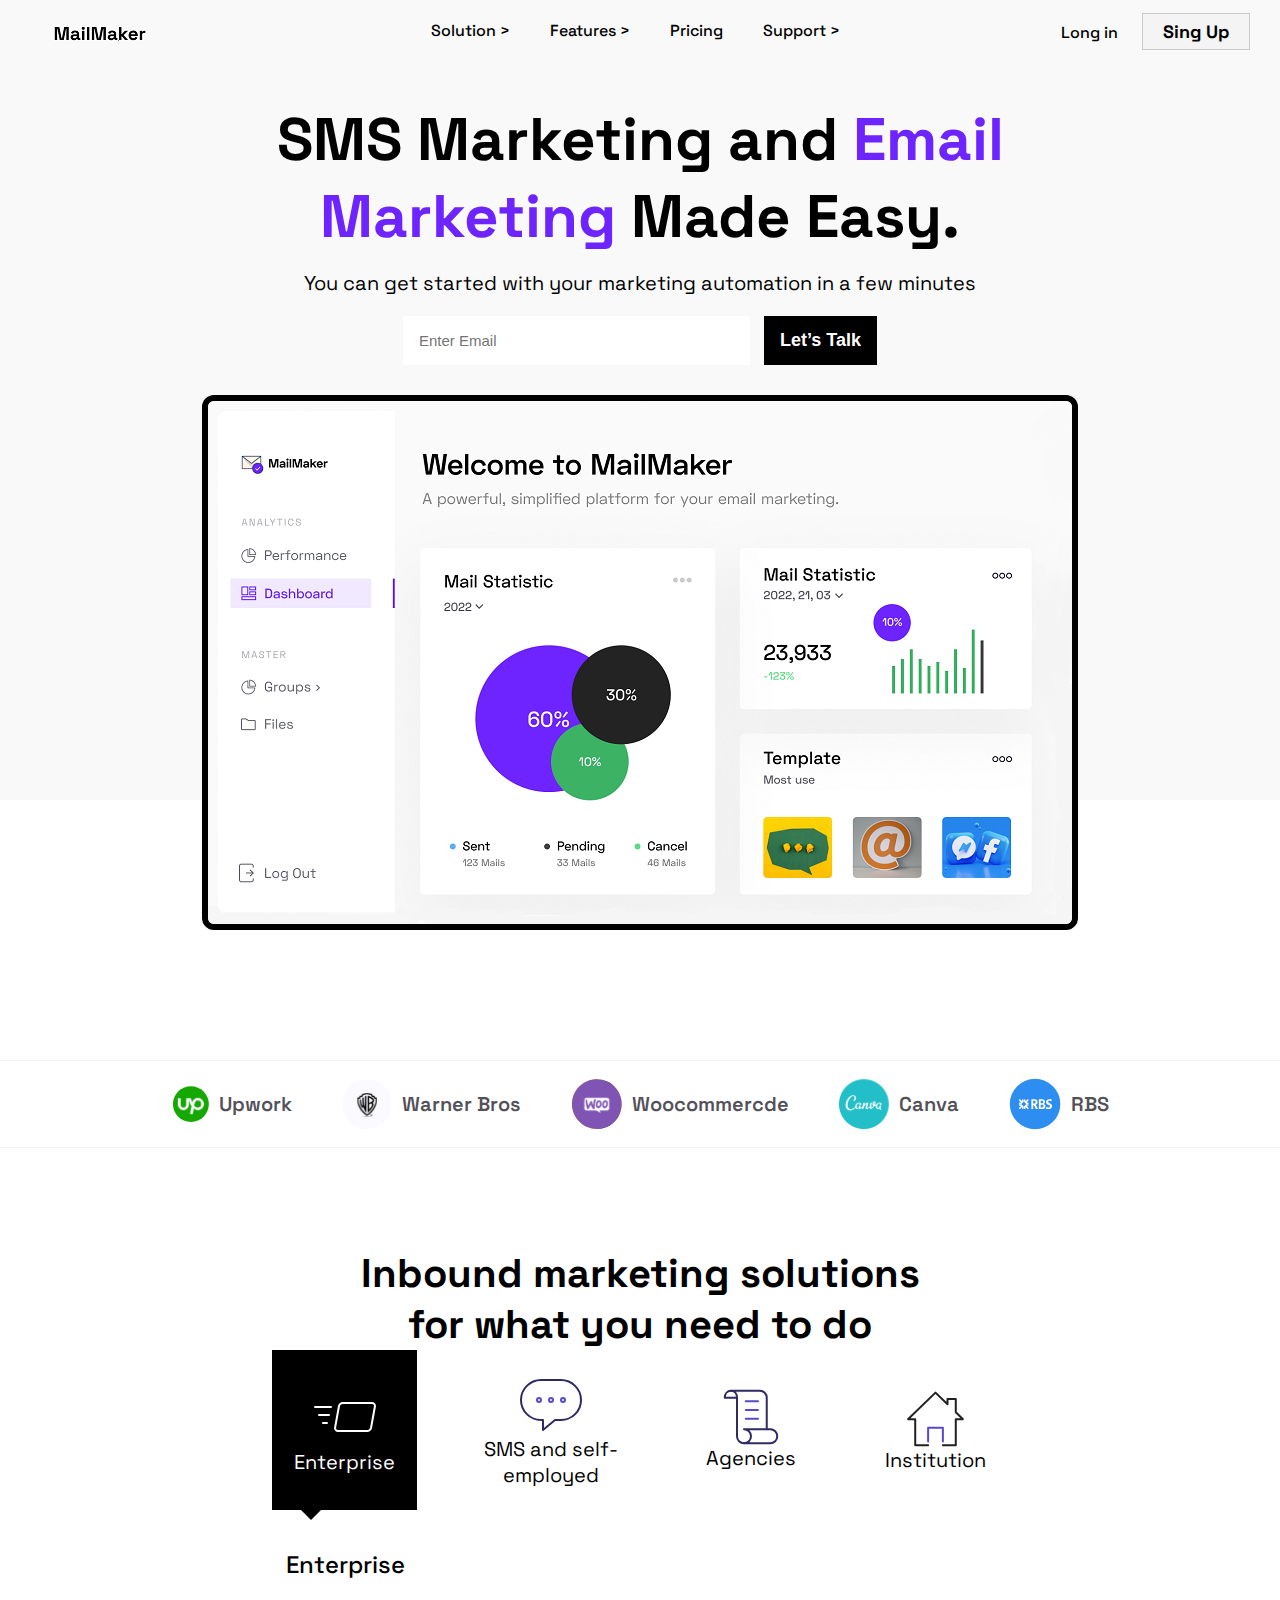
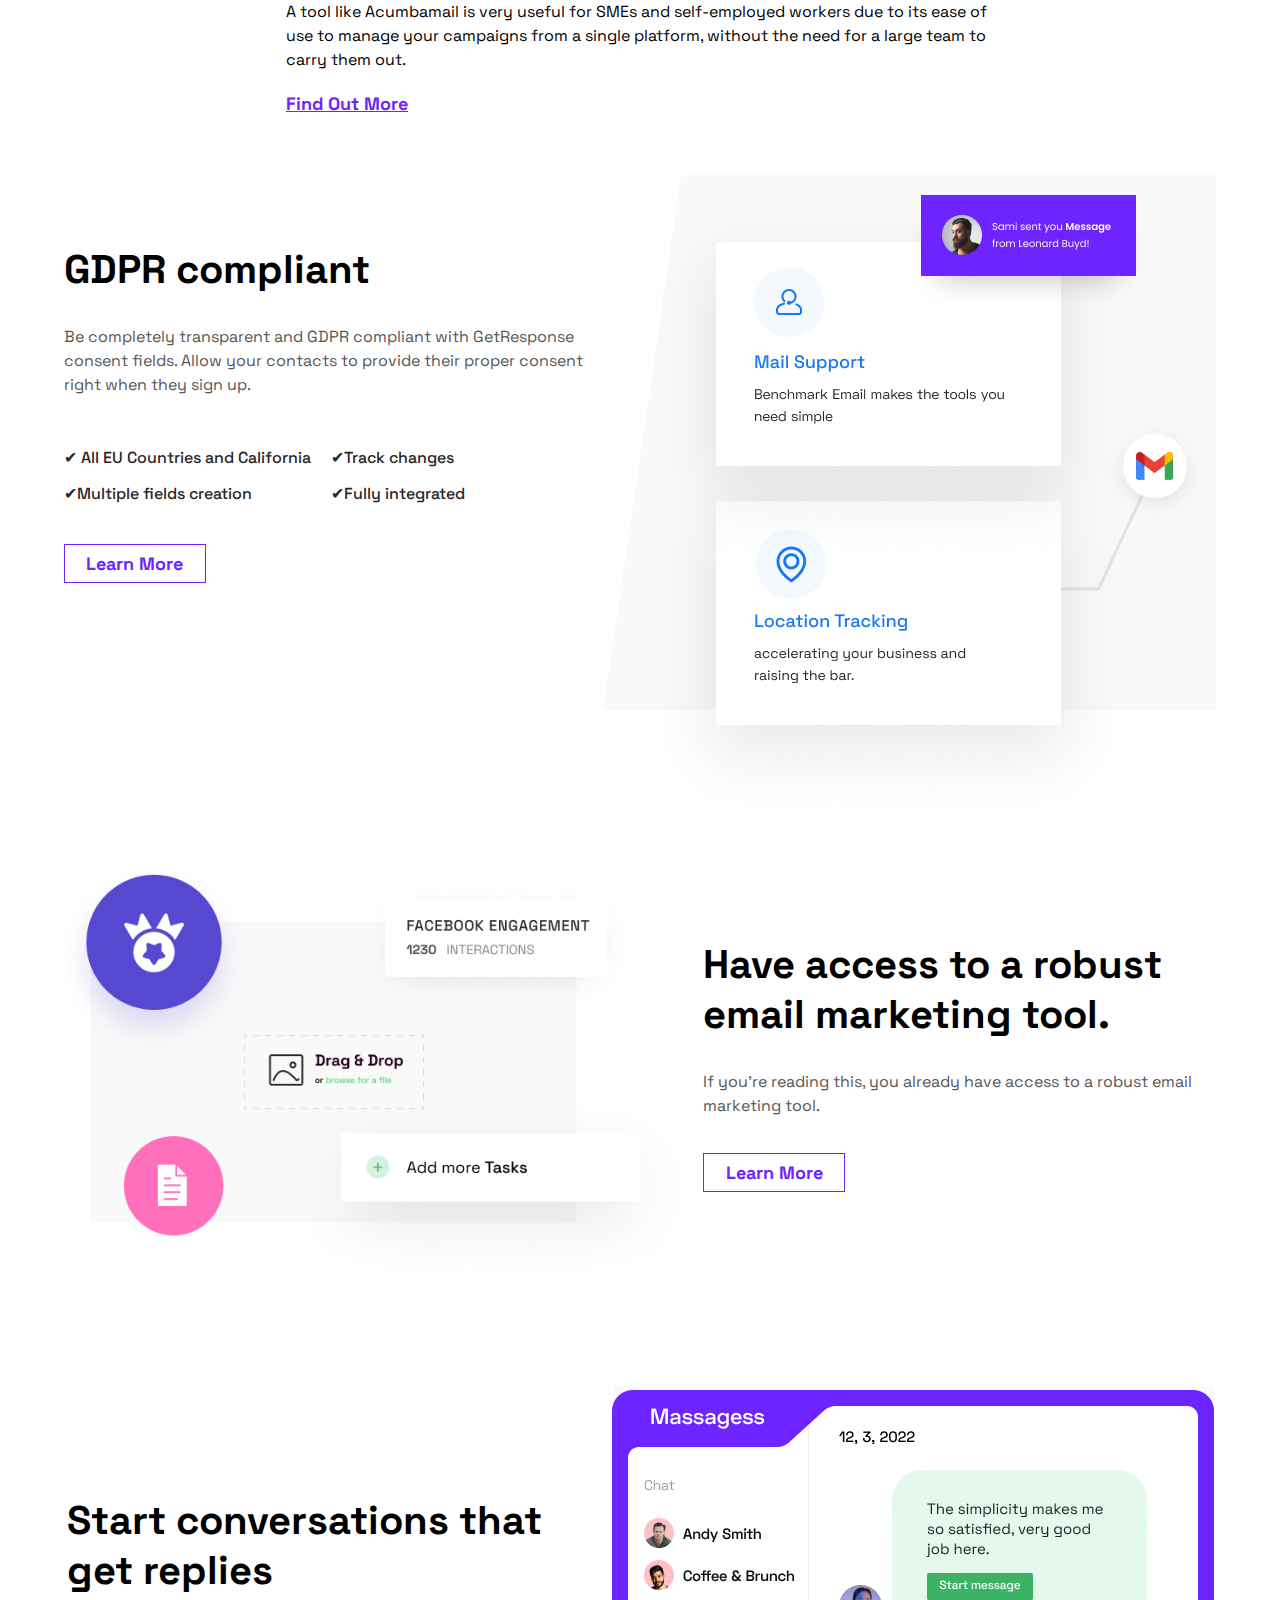
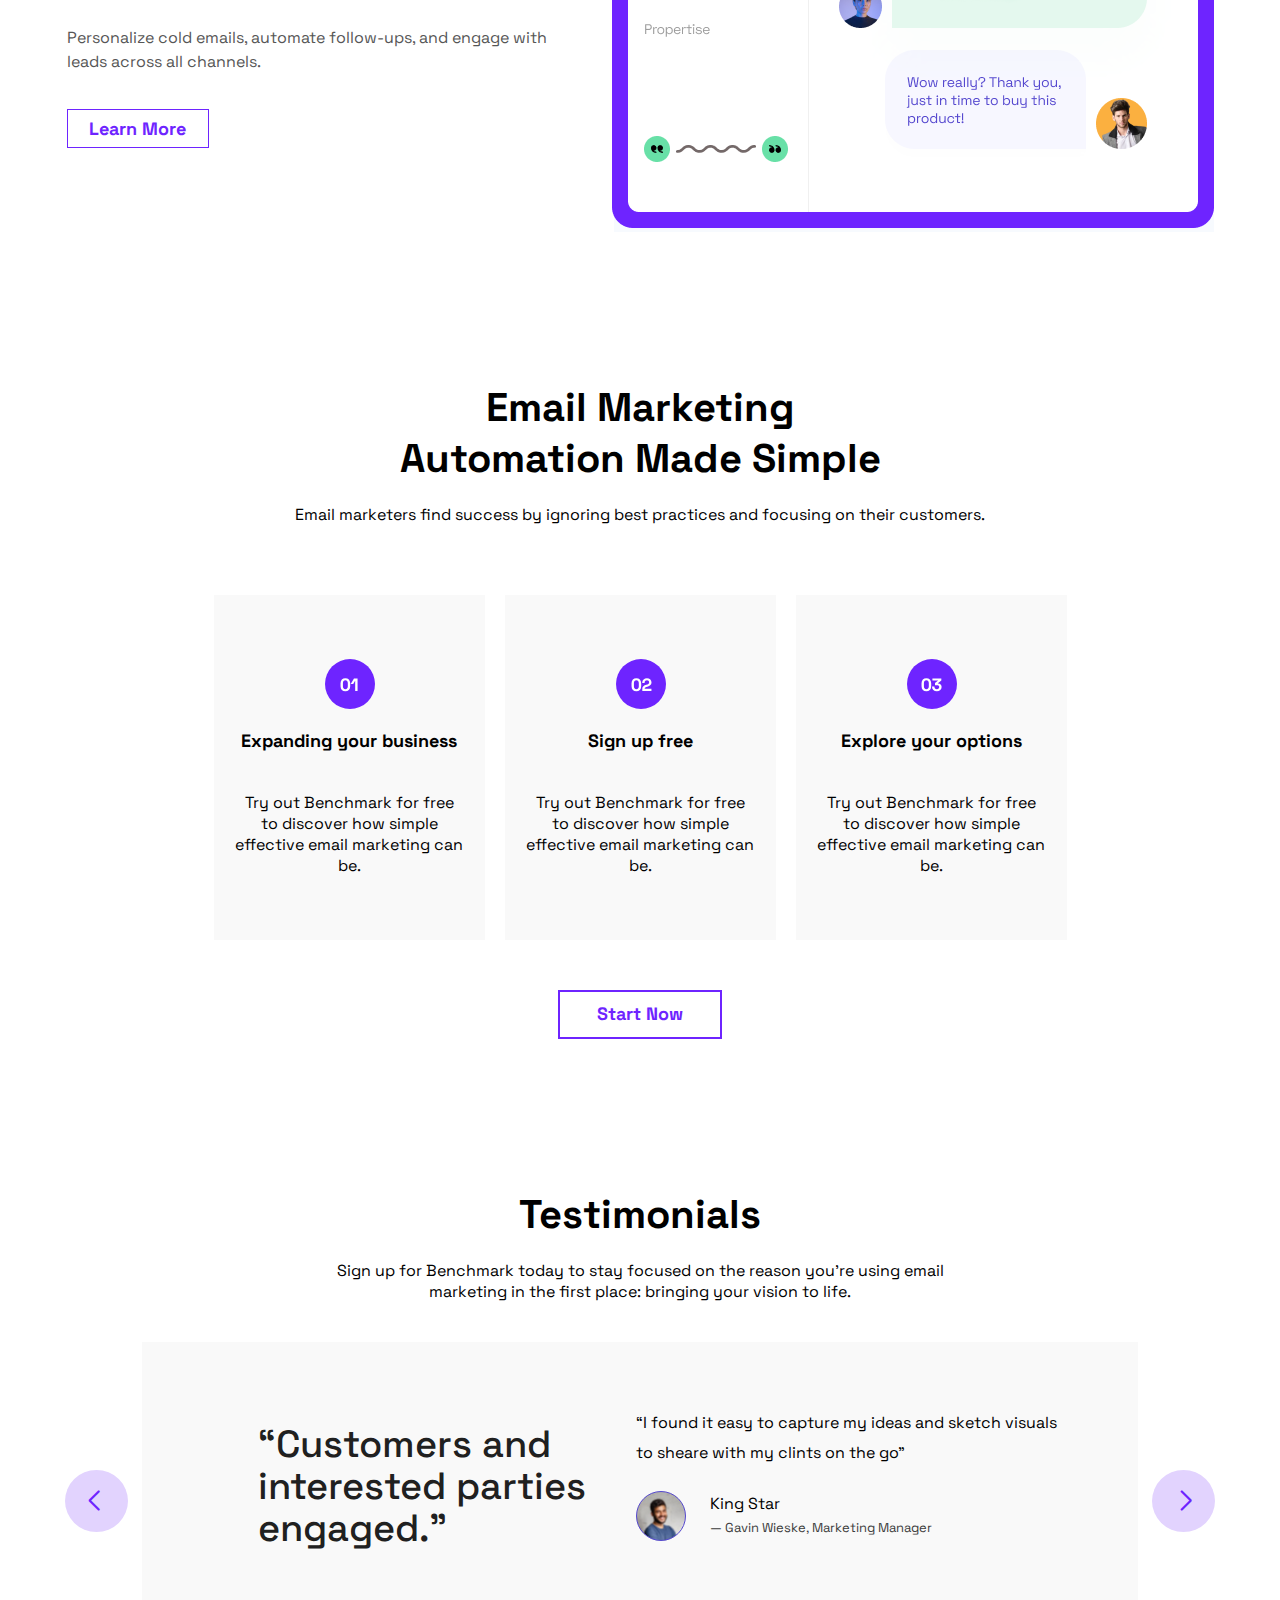
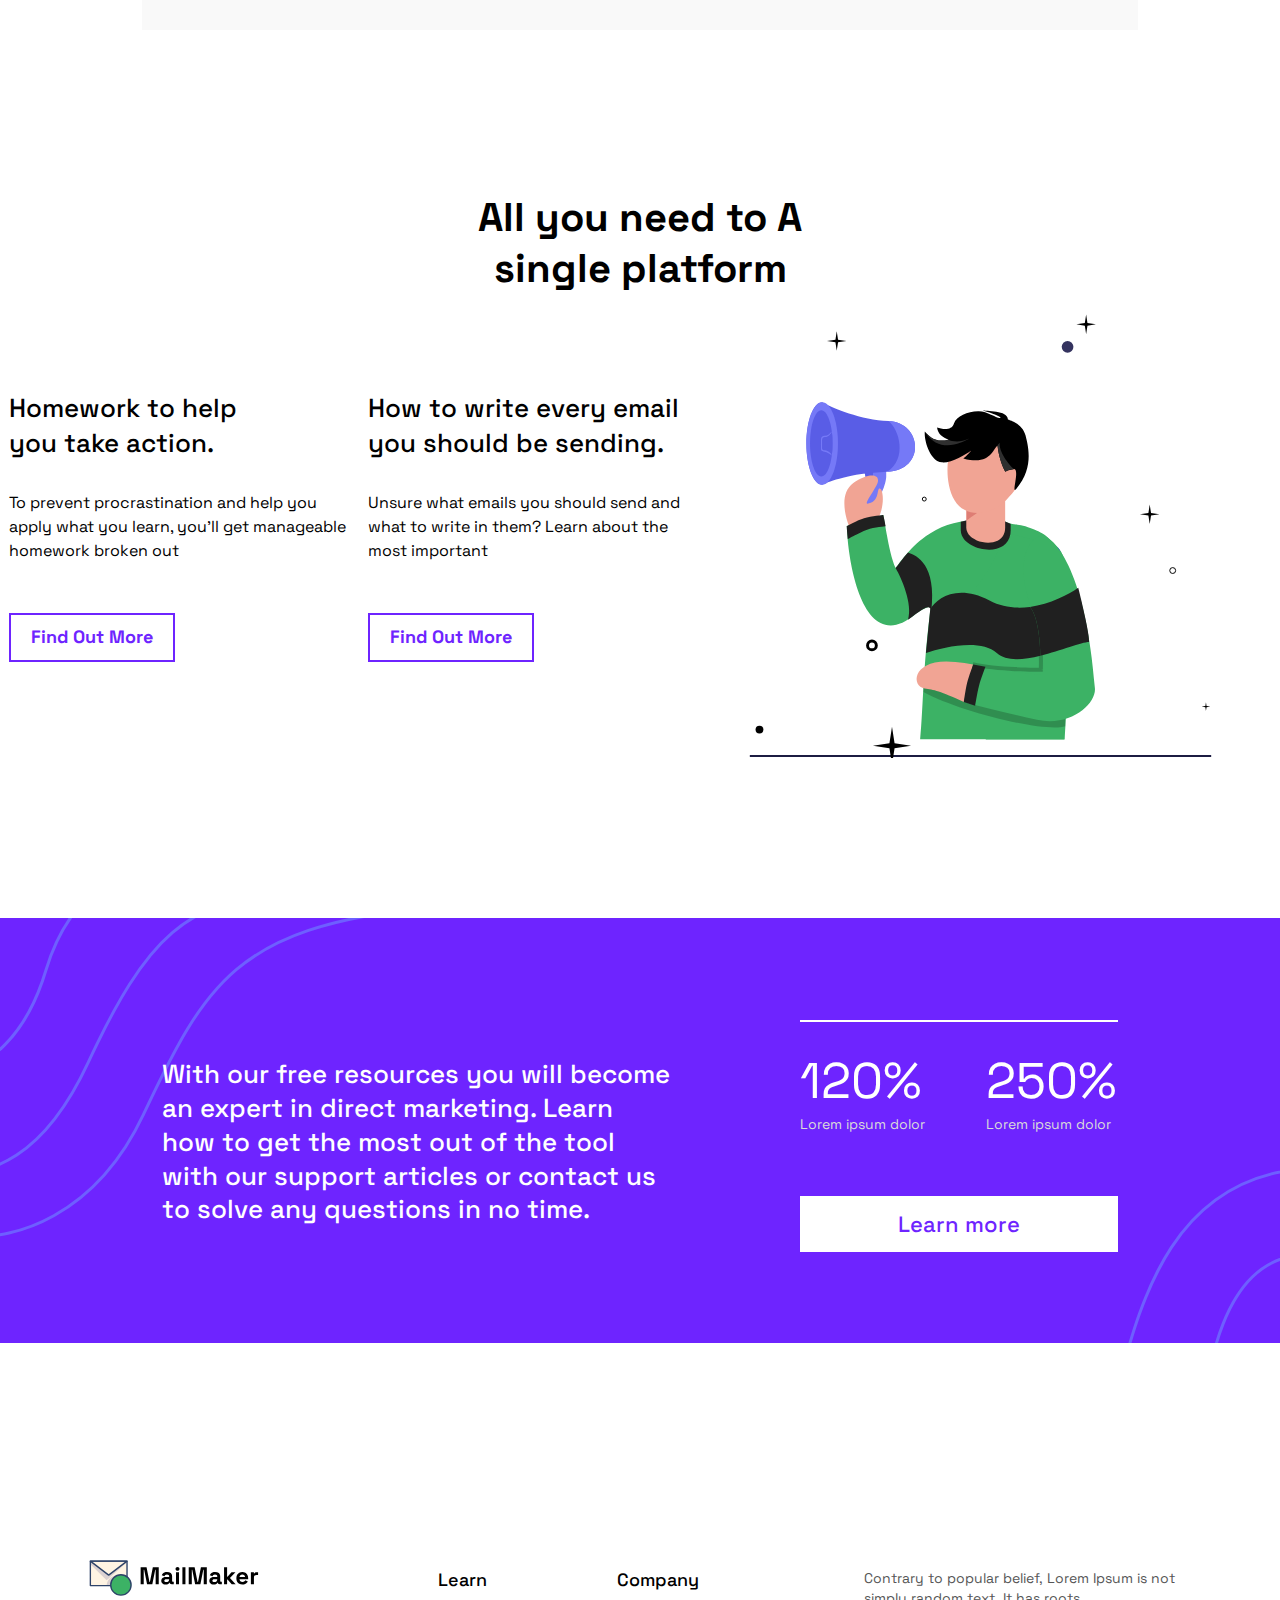
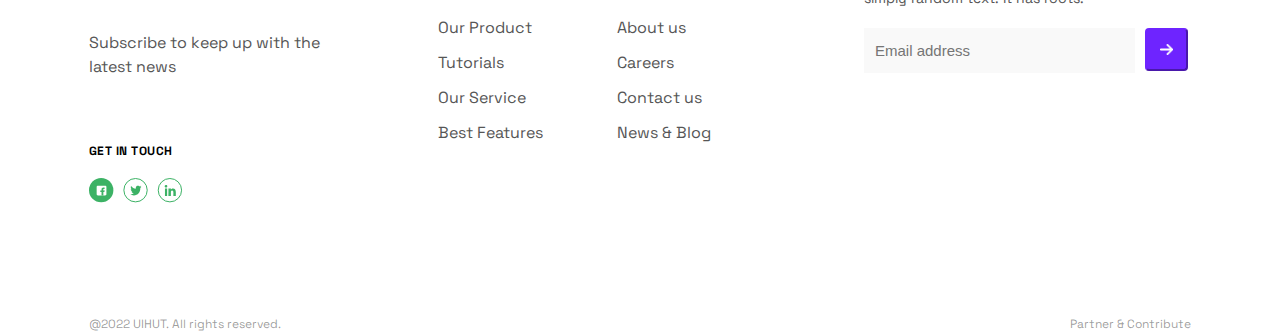
==== MyWebsite/index.html @ 96db311b "Add files via upload" ====
<!DOCTYPE HTML>
<html>
<head>
<meta charset="utf-8"> 
<meta name="viewport" content="width=device-width, initial-scale=1.0">
<link rel="stylesheet" href="https://cdn.jsdelivr.net/npm/swiper@11/swiper-bundle.min.css" />
<link rel="stylesheet" type="text/css" href="style.css" />
<link rel="stylesheet" type="text/css" href="style2.css" />
<link href="https://fonts.googleapis.com/css2?family=Space+Grotesk:wght@300..700&display=swap" rel="stylesheet">
<title>Company name - home page</title>
</head>

<body>

<header>
    <a href="/"><img src="images/logo.png" alt="" class="logo"></a> 
    <nav>
        <ul class="menu">
            <li><a href="+">Solution &gt;</a></li>
            <li><a href="+">Features &gt;</a></li>
            <li><a href="+">Pricing</a></li>
            <li><a href="+">Support &gt;</a></li>
        </ul>
    </nav>
    <div class="akk">
        <a href="+" class="long-in">Long in</a>
        <a href="+" class="sing-up">Sing Up</a>
    </div>

</header>


<div class="F-part">
        <div class="fon"></div>
        <div class="title">
            <h1>SMS Marketing and <span class="k">Email</span></h1><h1><span class="k">Marketing</span></a> Made Easy.</h1>
            <p>You can get started with your marketing automation in a few minutes</p>
        </div>
   
        <div class="subsribe">
            <form action method="get">
                <input type="email" placeholder="Enter Email" class="email-input">
                <button class="submit-button">Let’s Talk</button>
            </form> 
        </div>

        <div class="img-1">
             <img src="images/img-1.png" alt="" class="welcome-img"> 
        </div>
 </div>

<div class="S-part">
    <nav>
        <ul class="programs">
            <li>
                <img src="images/upwork.svg" alt=""> 
                <a href="+" class="nameProg">
                    <span class="i">Upwork</span>
                </a>
            </li> 
            <li>
                <img src="images/Warner-bors.svg" alt="">
                <a href="+" class="nameProg">
                <span>Warner Bros</span>
            </a>
        </li> 
        <li>
            <img src="images/Woocommerce.svg" alt="">
            <a href="+" class="nameProg">
                <span>Woocommercde</span>
            </a>
        </li> 
        <li>
            <img src="images/Canva.svg" alt=""> 
            <a href="+" class="nameProg">
                <span>Canva</span>
            </a>
        </li> 
        <li>
            <img src="images/RBS.svg" alt=""> 
            <a href="+" class="nameProg">
                <span>RBS</span>
            </a>
        </li> 
        </ul>
    </nav>

    <div class="center-block">
        <div class="title_2">
            <h2>Inbound marketing solutions</h2><h2>for what you need to do</h2>
        </div>
    
        <div class="block-box">

            <input type="radio"  checked name="marketing" id="t1">
            <input type="radio" name="marketing" id="t2">
            <input type="radio" name="marketing" id="t3">
            <input type="radio" name="marketing" id="t4">

            <label for="t1">
                <div class="block" id="bl-1">
                    <div class="lable-1">
                        <svg width="64" height="64" viewBox="0 0 64 64" fill="none" xmlns="http://www.w3.org/2000/svg">
                            <path class="lable-1-color" d="M58 43C57.7904 43.8894 57.2751 44.677 56.544 45.2253C55.8129 45.7736 54.9126 46.0478 54 46H25C24.2044 46 23.4413 45.6839 22.8787 45.1213C22.3161 44.5587 22 43.7956 22 43L26 21C26.2096 20.1105 26.7249 19.3229 27.456 18.7746C28.1871 18.2263 29.0874 17.9522 30 18H59C59.7956 18 60.5587 18.316 61.1213 18.8787C61.6839 19.4413 62 20.2043 62 21L58 43Z" stroke="#302A63" stroke-width="2" stroke-miterlimit="10" stroke-linecap="round" stroke-linejoin="round"/>
                            <path d="M10 38H14M2 22H18H2ZM6 30H16H6Z" stroke="#5649CF" stroke-width="2" stroke-miterlimit="10" stroke-linecap="round" stroke-linejoin="round"/>
                            </svg>  
                    </div>
                    <p>Enterprise</p>  
                </div>
            </label>
            <label for="t2">
                <div class="block" id="bl-2" >  <!--onclick="clickBlock2()"-->
                    <div class="lable-2">
                        <svg width="64" height="64" viewBox="0 0 64 64" fill="none" xmlns="http://www.w3.org/2000/svg">
                            <path d="M42 8H22C16.6957 8 11.6086 10.1071 7.85786 13.8579C4.10714 17.6086 2 22.6957 2 28C2 33.3043 4.10714 38.3914 7.85786 42.1421C11.6086 45.8929 16.6957 48 22 48H24V58L36 48H42C47.3043 48 52.3914 45.8929 56.1421 42.1421C59.8929 38.3914 62 33.3043 62 28C62 22.6957 59.8929 17.6086 56.1421 13.8579C52.3914 10.1071 47.3043 8 42 8V8Z" stroke="#302A63" stroke-width="2" stroke-miterlimit="10" stroke-linecap="round" stroke-linejoin="round"/>
                            <path d="M20 30C21.1046 30 22 29.1046 22 28C22 26.8954 21.1046 26 20 26C18.8954 26 18 26.8954 18 28C18 29.1046 18.8954 30 20 30Z" stroke="#5649CF" stroke-width="2" stroke-miterlimit="10" stroke-linecap="round" stroke-linejoin="round"/>
                            <path d="M32 30C33.1046 30 34 29.1046 34 28C34 26.8954 33.1046 26 32 26C30.8954 26 30 26.8954 30 28C30 29.1046 30.8954 30 32 30Z" stroke="#5649CF" stroke-width="2" stroke-miterlimit="10" stroke-linecap="round" stroke-linejoin="round"/>
                            <path d="M44 30C45.1046 30 46 29.1046 46 28C46 26.8954 45.1046 26 44 26C42.8954 26 42 26.8954 42 28C42 29.1046 42.8954 30 44 30Z" stroke="#5649CF" stroke-width="2" stroke-miterlimit="10" stroke-linecap="round" stroke-linejoin="round"/>
                        </svg>
                    </div>
                    <p>SMS and self-</p> <p>employed</p>
                </div>
            </label>
            <label for="t3">
                <div class="block" id="bl-3" >
                    <div class="lable-3">
                        <svg width="56" height="56" viewBox="0 0 56 56" fill="none" xmlns="http://www.w3.org/2000/svg">
                            <g clip-path="url(#clip0_1_1570)">
                            <path d="M43.7498 40.25V8.75C43.7498 6.89348 43.0123 5.11301 41.6996 3.80025C40.3868 2.4875 38.6063 1.75 36.7498 1.75H8.0498C11.8998 1.75 13.9998 4.9 13.9998 8.75V47.25C13.9998 49.1065 14.7373 50.887 16.0501 52.1997C17.3628 53.5125 19.1433 54.25 20.9998 54.25" stroke="#302A63" stroke-width="2" stroke-linecap="round" stroke-linejoin="round"/>
                            <path d="M8.05 1.75C4.2 1.75 1.75 4.9 1.75 8.75H14M47.25 40.25H21C22.8565 40.25 24.637 40.9875 25.9497 42.3003C27.2625 43.613 28 45.3935 28 47.25C28 49.1065 27.2625 50.887 25.9497 52.1997C24.637 53.5125 22.8565 54.25 21 54.25H47.25C49.1065 54.25 50.887 53.5125 52.1997 52.1997C53.5125 50.887 54.25 49.1065 54.25 47.25C54.25 45.3935 53.5125 43.613 52.1997 42.3003C50.887 40.9875 49.1065 40.25 47.25 40.25Z" stroke="#302A63" stroke-width="2" stroke-linecap="round" stroke-linejoin="round"/>
                            <path d="M22.75 29.75H35M22.75 12.25H35H22.75ZM22.75 21H35H22.75Z" stroke="#5649CF" stroke-width="2" stroke-linecap="round" stroke-linejoin="round"/>
                            </g> <defs> <clipPath id="clip0_1_1570"><rect width="56" height="56" fill="white"/> </clipPath> </defs> </svg>
                            
                    </div>
                    <p>Agencies</p>    
                </div>
            </label>
            <label for="t4">
                <div class="block" id="bl-4">
                    <div class="label-4">
                        <svg width="59" height="59" viewBox="0 0 59 59" fill="none" xmlns="http://www.w3.org/2000/svg">
                            <path d="M36.8751 57.1562H49.7813V31.341H56.5857C56.6317 31.3411 56.6766 31.3274 56.7148 31.3017C56.7529 31.2761 56.7826 31.2396 56.7998 31.197C56.8171 31.1543 56.8212 31.1075 56.8116 31.0626C56.802 31.0176 56.7792 30.9765 56.7461 30.9446L49.7813 24.2149V11.0625H41.4845V16.1946L29.5001 4.60938L2.25315 30.9473C2.22004 30.9793 2.19723 31.0203 2.18766 31.0653C2.17809 31.1103 2.1822 31.1571 2.19945 31.1997C2.21669 31.2424 2.2463 31.2788 2.28445 31.3045C2.32261 31.3302 2.36757 31.3438 2.41355 31.3438H9.21883V57.1562H22.1251" stroke="#202020" stroke-width="2" stroke-miterlimit="10" stroke-linecap="round" stroke-linejoin="round"/>
                            <path d="M36.875 53.4688V39.6406H22.125V53.4688" stroke="#5649CF" stroke-width="2" stroke-miterlimit="10" stroke-linecap="round" stroke-linejoin="round"/>
                        </svg>
                            
                    </div>
                    <p>Institution</p>           
                </div>
            </label>
            
            <div class="text">
                <p1>Enterprise</p1>

                <p>A tool like Acumbamail is very useful for SMEs and self-employed workers due to its ease of use to manage your campaigns from a single platform, without the need for a large team to carry them out.</p>

                <a href="+" class="more1">Find Out More</a>
            </div>
            <div class="text">
                <p1>SMS and self-employed</p1>

                <p>A tool like Acumbamail is very useful for SMEs and self-employed workers due to its ease of use to manage your campaigns from a single platform, without the need for a large team to carry them out.</p>

                <a href="+" class="more1">Find Out More</a>
            </div>
            <div class="text">
                <p1>Agencies</p1>

                <p>A tool like Acumbamail is very useful for SMEs and self-employed workers due to its ease of use to manage your campaigns from a single platform, without the need for a large team to carry them out.</p>

                <a href="+" class="more1">Find Out More</a>
            </div>
            <div class="text">
                <p1>Institution</p1>

                <p>A tool like Acumbamail is very useful for SMEs and self-employed workers due to its ease of use to manage your campaigns from a single platform, without the need for a large team to carry them out.</p>

                <a href="+" class="more1">Find Out More</a>
            </div>
        </div>
    </div>
</div>

<div class="T-part">
    <div class="article-t">
        <div class="text-T">
            <h3>GDPR compliant</h3>
            <p>Be completely transparent and GDPR compliant with GetResponse consent fields. Allow your contacts to provide their proper consent right when they sign up.</p>
        </div>
        <div class="gal">
           <div class="gal-1">
                <p>&#10004; All EU Countries and California</p>
                <p>&#10004;Multiple fields creation</p>
           </div>
           <div class="gal-2">
                <p>&#10004;Track changes</p>
                <p>&#10004;Fully integrated</p>
           </div>
        </div>
        <a href="/" class="more">Learn More</a>
    </div>
    
    <div class="aside-t">
        <img src="images/GDPR.png" alt="" class="fon-2"> 
    </div>
</div>

<div class="Four-part">
    <div class="article-f">
        <img src="images/Drag-&-Drop.png" alt="">
    </div>

    <div class="aside-f">
        <div class="text-T">
            <h3> Have access to a robust email marketing tool.</h3>
            <p>If you’re reading this, you already have access to a robust email marketing tool.</p>
        </div>
        <a href="/" class="more">Learn More</a>
    </div>
</div>

<div class="Fif-part">
    <div class="article-fif">
        <div class="text-T">
            <h3> Start conversations that get replies</h3>
            <p>Personalize cold emails, automate follow-ups, and engage with leads across all channels.</p>
        </div>
        <a href="/" class="more">Learn More</a>
    </div>

    <div class="aside-fif">
        <img src="images/start.png" alt="">
    </div>
</div>

<div class="Six-part">

    <h2>Email Marketing</h2> <h2>Automation Made Simple</h2>
    <p>Email marketers find success by ignoring best practices and focusing on their customers.</p>
   
    <div class="order">
        <div class="box-1">
            <img src="images/01.svg" alt="" class="kar">
            <p3>Expanding your business</p3>
            <p4>Try out Benchmark for free to discover how simple effective email marketing can be.</p4>
        </div>

        <div class="box-2">
            <img src="images/02.svg" alt="" class="kar-2">
            <p3>Sign up free</p3>
            <p4>Try out Benchmark for free to discover how simple effective email marketing can be.</p4>
        </div>

        <div class="box-3">
            <img src="images/03.svg" alt="" class="kar">
            <p3>Explore your options</p3>
            <p4>Try out Benchmark for free to discover how simple effective email marketing can be.</p4>
        </div>
    </div>
    <div class="s-n">
        <a href="/" class="start-now">Start Now</a>
    </div>
</div>

<div class="Sev-part">
    <h2>Testimonials</h2>
    <p>Sign up for Benchmark today to stay focused on the reason you're using email <br> marketing in the first place: bringing your vision to life.</p>
<div class="swiper-container">
    <div class="swiper-box">
        <div class="swiper mySwiper">
            <div class="swiper-wrapper-box">

            </div>
            <div class="swiper-wrapper my-wrapper">
              <div class="swiper-slide">
                <div class="reviews">
                
                    <div class="reviews-1">
                        <div class="quote">
                            <p11>“Customers and</p11>
                            <p11> interested parties</p11>
                            <p11> engaged.”</p11>
                        </div>
                        <div class="quote-2">
                            <p12> “I found it easy to capture my ideas and sketch visuals to sheare with my clints on the go”</p12>
                            <div class="who-write">
                                <img src="images/who-chel-1.svg" alt="">
                                <div class="q-text">
                                    <p-n>King Star</p-n>
                                    <p-p>— Gavin Wieske, Marketing Manager</p-p>
                                </div>
                            </div>
                        </div>
                    </div>
                
                </div>
              </div>
              <div class="swiper-slide">
                <div class="reviews">
                    
                    <div class="reviews-1">
                        <div class="quote">
                            <p11>“Life is what happens to</p11>
                            <p11> you while you are</p11>
                            <p11> making plans.”</p11>
                        </div>
                        <div class="quote-2">
                            <p12> “I found it easy to capture my ideas and sketch visuals to sheare with my clints on the go”</p12>
                            <div class="who-write">
                                <img src="images/monkey.jpg" alt="" class="quote-2-img">
                                <div class="q-text">
                                    <p-n>Monkey</p-n>
                                    <p-p>— main marmoset in the area</p-p>
                                </div>
                            </div>
                        </div>
                    </div>
                    
                </div>
              </div>

              <div class="swiper-slide">
                    <div class="reviews">
                        <div class="reviews-1">
                            <div class="quote">
                                <p11>"It’s always worth</p11>
                                <p11> starting with </p11>
                                <p11> something that sows doubts."</p11>
                            </div>
                            <div class="quote-2">
                                <p12> “I found it easy to capture my ideas and sketch visuals to sheare with my clints on the go”</p12>
                                <div class="who-write">
                                    <img src="images/bad-boy.jfif" alt="" class="quote-2-img">
                                    <div class="q-text">
                                        <p-n>Bad Boy</p-n>
                                        <p-p>— best pickup artist of the year</p-p>
                                    </div>
                                </div>
                            </div>
                        </div>
                    </div>
              </div>

              <div class="swiper-slide">
                    <div class="reviews">
                        <div class="reviews-1">
                            <div class="quote">
                                <p11>"80% of success </p11>
                                <p11> showing up in the</p11>
                                <p11> right place at the</p11>
                                <p11> right time."</p11>
                            </div>
                            <div class="quote-2">
                                <p12> “I found it easy to capture my ideas and sketch visuals to sheare with my clints on the go”</p12>
                                <div class="who-write">
                                    <img src="images/paradox.jpg" alt="" class="quote-2-img">
                                    <div class="q-text">
                                        <p-n>Paradox</p-n>
                                        <p-p>— best paradoxical phenomenon in the universe</p-p>
                                    </div>
                                </div>
                            </div>
                        </div>
                    </div>
              </div>
            
            </div>
        
            <div class="swiper-button-next"></div>
            <div class="swiper-button-prev"></div>
           
          </div>
        
    </div>
</div>
   
</div>

<div class="Eighth-part">
    <h2>All you need to A</h2> <h2>single platform</h2>
    <div class="text-box">
        <div class="t-b1">
            <p5>Homework to help</p5> <p5>you take action.</p5>
            <p6>To prevent procrastination and help you apply what you learn, you’ll get manageable homework broken out</p6>
            <a href="/" class="more2">Find Out More</a>
        </div>

        <div class="t-b2">
            <p5>How to write every email</p5> <p5>you should be sending.</p5>
            <p6>Unsure what emails you should send and what to write in them? Learn about the most important</p6>
            <a href="/" class="more2">Find Out More</a>
        </div>
        <img src="images/illustration.svg" alt="" class="chel-star" >
    </div>
</div>

<div class="Ninth-part">
    <div class="qwerty">
        <div class="kusok-text-1">
            <p>With our free resources you will become an expert in direct marketing. Learn how to get the most out of the tool with our support articles or contact us to solve any questions in no time.</p>
        </div>
        <div class="kusok-text-2">
            <div class="block-persent">
                <div class="sto-per">
                    <p7>120%</p7>
                    <p8>Lorem ipsum dolor</p8>
                </div>
                
                <div class="dvesti-per">
                    <p7>250%</p7>
                    <p8>Lorem ipsum dolor</p8>
                </div>
            </div>
            <div class="learn-bottom">
                <a href="/" class="learn-more">Learn more</a>
            </div>
        </div>       
    </div>
</div>

<div class="Tenth-footer">
    <main></main>
    <div class="footer-1">
            <div class="logo-2">
               <a href="/"><img src="images/logo-2.svg" alt="" class="logo-2-img"></a>
                <p9>Subscribe to keep up with the
                    latest news</p9>

                <div class="get-in-touch">
                    <p>GET IN TOUCH</p>
                </div>

                <div class="img-footer">
                    <a href="/" class="img-footer-1">
                        <svg width="25" height="25" viewBox="0 0 25 25" fill="none" xmlns="http://www.w3.org/2000/svg">
                            <rect y="0.000976562" width="24.36" height="24.36" rx="12.18" fill="#3CB265"/>
                            <path d="M16.1823 7.65674H8.87425C8.20252 7.65674 7.65625 8.20301 7.65625 8.87474V16.1827C7.65625 16.8545 8.20252 17.4007 8.87425 17.4007H16.1823C16.854 17.4007 17.4003 16.8545 17.4003 16.1827V8.87474C17.4003 8.20301 16.854 7.65674 16.1823 7.65674Z" fill="white"/>
                            <path fill-rule="evenodd" clip-rule="evenodd" d="M15.878 12.5299H14.3555V11.3119C14.3555 10.9757 14.6284 11.0074 14.9645 11.0074H15.5735V9.48486H14.3555C13.871 9.48486 13.4063 9.67735 13.0637 10.02C12.721 10.3626 12.5285 10.8273 12.5285 11.3119V12.5299H11.3105V14.0524H12.5285V17.4019H14.3555V14.0524H15.269L15.878 12.5299Z" fill="#3CB265"/>
                            </svg>                            
                    </a>
                    <a href="/" class="img-footer-1">
                        <svg width="25" height="25" viewBox="0 0 25 25" fill="none" xmlns="http://www.w3.org/2000/svg">
                            <rect x="0.859375" y="0.500488" width="23.36" height="23.36" rx="11.68" stroke="#3CB265"/>
                            <path d="M18.4553 8.81041C18.0364 9.00716 17.5934 9.13793 17.1399 9.19869C17.6178 8.89331 17.9752 8.40975 18.1442 7.83963C17.6968 8.12537 17.2073 8.32661 16.6969 8.43466C16.3839 8.07451 15.9774 7.82411 15.5305 7.71601C15.0835 7.6079 14.6167 7.6471 14.1907 7.82851C13.7648 8.00991 13.3993 8.32513 13.1419 8.73318C12.8845 9.14122 12.7471 9.62322 12.7475 10.1165C12.7457 10.3047 12.7635 10.4926 12.8004 10.6766C11.8922 10.6286 11.0036 10.3748 10.1927 9.93172C9.38177 9.48861 8.66686 8.8662 8.09465 8.10518C7.80088 8.64599 7.70984 9.28713 7.84012 9.89776C7.9704 10.5084 8.31218 11.0425 8.79569 11.391C8.43446 11.3804 8.08087 11.2766 7.76472 11.0881V11.1149C7.76531 11.6826 7.94752 12.2328 8.28067 12.6728C8.61381 13.1128 9.07756 13.4158 9.59384 13.5307C9.39853 13.5862 9.19723 13.6134 8.99525 13.6117C8.85022 13.6145 8.70533 13.6004 8.5631 13.5697C8.71065 14.0576 8.99502 14.4843 9.37706 14.791C9.7591 15.0977 10.22 15.2693 10.6964 15.2822C9.88828 15.9628 8.89167 16.3319 7.8658 16.3308C7.68316 16.3321 7.50063 16.3208 7.31934 16.297C8.36325 17.0213 9.57968 17.4045 10.8216 17.4002C15.0225 17.4002 17.3194 13.6529 17.3194 10.4046C17.3194 10.2959 17.3159 10.191 17.3111 10.0868C17.7614 9.73978 18.1491 9.30724 18.4553 8.81041Z" fill="#3CB265"/>
                            </svg>
                             
                    </a>
                    <a href="/" class="img-footer-1">
                        <svg width="26" height="25" viewBox="0 0 26 25" fill="none" xmlns="http://www.w3.org/2000/svg">
                            <rect x="1.21875" y="0.500488" width="23.36" height="23.36" rx="11.68" stroke="#3CB265"/>
                            <path fill-rule="evenodd" clip-rule="evenodd" d="M18.8137 18.0974H16.3524V14.1826C16.3524 13.158 15.9677 12.4584 15.1209 12.4584C14.4735 12.4584 14.1133 12.9306 13.9458 13.3855C13.8828 13.5487 13.8926 13.7761 13.8926 14.0036V18.0974H11.4544C11.4544 18.0974 11.4857 11.1628 11.4544 10.5325H13.8926V11.7198C14.0369 11.2006 14.8159 10.4598 16.0591 10.4598C17.6017 10.4598 18.8137 11.5478 18.8137 13.8911V18.0974ZM8.98874 9.58618H8.9728C8.18721 9.58618 7.67773 9.00794 7.67773 8.27491C7.67773 7.52769 8.20214 6.96143 9.00368 6.96143C9.80446 6.96143 10.297 7.5263 10.3124 8.27269C10.3124 9.00571 9.80446 9.58618 8.98874 9.58618ZM7.95866 10.5325H10.1292V18.0974H7.95866V10.5325Z" fill="#3CB265"/>
                            </svg>
                            
                    </a>
                </div> 
            </div>

            <div class="more-about">
                <nav-l>
                    <p>Learn</p>
                    <ul class="l-c">
                        <li><a href="+">Our Product</a></li>
                        <li><a href="+">Tutorials</a></li>
                        <li><a href="+">Our Service</a></li>
                        <li><a href="+">Best Features</a></li>
                    </ul>
                </nav-l>
                <nav-c>
                    <p>Company</p>
                    <ul class="l-c">
                        <li><a href="+">About us</a></li>
                        <li><a href="+">Careers</a></li>
                        <li><a href="+">Contact us</a></li>
                        <li><a href="+">News & Blog</a></li>
                    </ul>
                </nav-c>
            </div>

            <div class="subsribe-2">
                <p>Contrary to popular belief, Lorem Ipsum is
                    not simply random text. It has roots.</p>   
            
                        <form action method="get" class="knopka">
                            <input type="email" placeholder="Email address" class="email-input-2">
                            <button class="submit-button-2"> <img src="images/Group 18520.png" alt=""></button>
                        </form>
                    
            </div>
        </div>
    
    <div class="footer-end">
        <div class="foot-l">
            <p10>@2022 UIHUT. All rights reserved.</p10>
        </div>
        <div class="foot-r">
            <p10>Partner & Contribute</p10>
        </div>
    </div>
</div>
<script src="https://cdn.jsdelivr.net/npm/swiper@11/swiper-bundle.min.js"></script>

<!-- Initialize Swiper -->
<script>
  var swiper = new Swiper(".mySwiper", {
    slidesPerView: 1,
    spaceBetween: 30,
    loop: true,
    pagination: {
      el: ".swiper-pagination",
      clickable: true,
    },
    navigation: {
      nextEl: ".swiper-button-next",
      prevEl: ".swiper-button-prev",
    },
  });
</script>
</body>
</html>
---- MyWebsite/style.css ----
/* --------------- reset.css --------------- */
html, body, div, span, h1, h2, h3, h4, h5, h6, p, em, img, strong, sub, sup, b, u, i,  dl, dt, dd, ol, ul, li, fieldset, form, label, table, tbody, tfoot, thead, tr, th, td, article, aside, canvas, details, figcaption, figure, footer, header, hgroup, menu, nav, section, summary, time, mark, audio, video {
	margin: 0;
	padding: 0;
	border: 0;
	outline: 0;                               /* обнуляем отступы и убираем бордюры */
	vertical-align: baseline;          /* приводим все к одной базовой линии */
	background: transparent;      /* чтобы не проскакивали левые фоны, установленные по умолчанию */
	font-size: 100%;                     /* размер шрифта всем одинаковый */
}
a {                                      	     /* ссылка не в общем списке чтобы не сбрасывать outline по умолчанию */
	margin:0;
	padding:0;
	font-size:100%;
	vertical-align:baseline;
	background:transparent;
	outline:none;
}

table {						/* устраняем отступы между ячейками таблицы */
	border-collapse: collapse; 
	border-spacing: 0;
}
td, td img {
	vertical-align: top;			/* возвращаем привычное вертикальное выравнивание */
} 
input, select, button, textarea {
	margin: 0; 				/* убираем отступы по умолчанию для элементов форм (в частности для checkbox и radio) */
	font-size: 100%; 			/* делаем размер шрифтов везде одинаковым */
	outline: none;
}
input[type="text"], input[type="password"], textarea {
	padding: 0; 				/* убираем внутренние отступы для текстовых полей */
}
input[type="checkbox"] { 		/* вертикальное выравнивание чекбоксов и радиобатонов относительно меток */
	vertical-align: bottom;
}
input[type="radio"] {
	vertical-align: text-bottom;
}
sub {
	vertical-align: sub;
	font-size: smaller;
}
sup {
	vertical-align: super;
	font-size: smaller;
}
article, aside, details, figcaption, figure, footer, header, hgroup, menu, nav, section {
	display:block;
}
nav ul {
	 list-style:none;
}
/* --------------- /reset.css --------------- */

/* --------------- базовые настройки ---------*/
html {
	min-height:100%; /* всегда показываем вертикальную полосу прокрутки  */
}
body {
	color: #000;
	text-align: left;
	font-size: 1em; /* используем безопасные шрифтовые CSS стеки */
	min-height:100%;
	font-family: "Space Grotesk", sans-serif;
	background-color: #fff;
}
a, a:visited { /* порядок правил для ссылок имеет значение */
	color: #6E24FF;
	text-decoration: none;
}
a:hover {
	color: #6E24FF;
	text-decoration:none;
}
a:focus, a:active {
	color: #339933;
	text-decoration: none;
}
h1, h2, h3, h4, h5, h6{
	font-weight:normal;
}
img{

	max-width:100%;
}
.clr{
	clear:both;
}
.clearfix:after {
    clear: both;
    content: "";
    display: table;
}
/* --------------- /базовые настройки ---------*/
/*https://www.figma.com/file/dsLvk9A6kH14CKsrri16W0/Email-marketing?type=design&node-id=1-1233&mode=design&t=ekWCSttxhMhmOs5O-0 ссылочка на сайт */
/* https://tpverstak.ru/flex-cheatsheet/ ссылочка на шпаргалку  */
/* ссылка на цвета https://encycolorpedia.ru/000000 */


header{
	display: flex;
	justify-content: space-between;
	overflow: hidden;
	background-color: #F9F9F9;
}
.logo{
		margin-top: 20px;
		margin-left: 50px;
	}
	.menu{
		display: flex;	
		margin: 0 0 0 80px;
	}
	.menu li{
		font-weight: 500;
	}
	.menu li a{
		color: #000;
		font-size: 16px;
		padding: 20px;
		display: block;
		text-decoration: none;
	}
	.menu li a:hover{
		color:#6E24FF;
	}
	.akk{
		display: block;
		margin-top: 20px;
		margin-right: 30px;
	}
		.akk a{
			text-decoration: none;
			padding: 20px;
			color: #000;
		}
		.long-in{
			font-weight: 500;
			transition: 0.1s;
		}
			a.long-in:hover{
				color: #3CB265
			}

		.sing-up{
			font-weight: 700;
			font-size: 1.125em;
		}
			a.sing-up{
				border: 1px solid #cbcbcb;
				padding: 6px 20px;
				background-color: #f4f4f4;
				transition: 0.1s;	
			}
			a.sing-up:hover{
				border: 1px solid #3CB265;
				color: #3CB265;
			}

.fon{
	position: absolute;
	height: 760px;
	width: 100%;
	background-color: #F9F9F9;
	z-index: -1;
	top: 40px;
} 

.F-part {
	margin: 0 auto; max-width: auto;
}
	.title {
		display: flex;
		flex-direction: column;
		align-items: center;
		margin-top: 40px;
	}
			h1{
				font-size: 60px;
				font-weight: 700;
			}
				.k{ color: #6E24FF;}
			p{
				margin-top: 15px;
				font-size: 20px;
				font-weight: 400;
			}
	
	.subsribe {
		display: flex;
		justify-content: center;
		align-items: center;
		}
		  .email-input {
			padding: 15px;
			margin-top: 20px;
			margin-right: 10px;
			width: 315px;
			border: 1px solid #fff;
			font-size: 15px; font-weight: 400;
		  }
		  .submit-button {
			padding: 14px 16px;
			margin-top: 20px;
			background-color: #000;
			border-bottom: 1px solid #6E24FF;
			color: #fff;
			border: none;
			cursor: pointer;
			font-size: 18px; font-weight: 700; 
		  }
		  .submit-button:hover {
			background-color: #fff;
			color: #000;
		  }

	.img-1{
		display: flex;
		justify-content: center;
		align-items: center;
	}
		.welcome-img{
			border: 6px solid #000;
			border-radius: 12px;
			margin: 30px;
			width: 864px;
		}
.S-part{
	margin: 0 auto; max-width: auto; background-color: #fff;
}
	.programs{
		display: flex;
		align-items: center;
		gap: 50px;
		justify-content: center;
		flex-wrap: wrap;
		margin: 100px 0px ;
		border-top: 1px solid #f2f2f2; border-bottom: 1px solid #f2f2f2; width: 100%;
		
	}
		.programs li{
			display: flex;
			font-weight: 600;
			gap: 10px;
		}
		.programs li a{
			color: #53505A;
			font-size: 20px;
			padding: 30px 0px;
			display: block;
			text-decoration: none;
			
		}
		.programs li a:hover{
			color:#000;
		}
	.center-block{
		margin: 0 auto; max-width: 825px;
	}
		.title_2{
			display: flex;
			flex-direction: column;
			align-items: center;
		}
			h2{
				font-size: 40px;
				font-weight: 700;
			}


.block-box{
	display: flex;
	justify-content: space-evenly;
	height: 100%;
	flex-wrap: wrap;
}
.block-box input , .block-box .text {
	display: none;
}
.block-box .text {
	margin-top: 40px;
	width: 708px;
}
		.block-box .text p1{
			font-size: 24px;
			font-weight: 500;
			line-height: 30px;
			text-align: left;
		}
		.block-box .text p{
			font-size: 16px;
			font-weight: 400;
			line-height: 24px;
			text-align: left;
			padding: 20px 0;
		}
		.more1{
			color:#6E24FF;
			display: inline-block;
			text-decoration: underline;
			-webkit-transition: all 0.1s linear;
			-moz-transition: all 0.1s linear;
			-o-transition: all 0.1s linear;
			transition: all 0.1s linear;
			font-weight: 700;
			font-size: 18px;
		}	
		.more1:hover{
			color: #3CB265;
			text-decoration: underline;
		}
			
.block-box label{
	padding: 22px;
	display: flex;
	align-items: center;
	position: relative;
}
.block-box div {
	display: flex;
	flex-direction: column;
	align-items: center;
}
.block-box div p {
	margin: 0 auto;
}

.block-box label::before{
	content: "";
	position: absolute;
	border: 10px solid transparent; border-top: 10px solid #000;
	top: 100%;
	left:20%;
	display: none;
}

.block-box input:nth-of-type(1):checked ~ label:nth-of-type(1),
.block-box input:nth-of-type(2):checked ~ label:nth-of-type(2),
.block-box input:nth-of-type(3):checked ~ label:nth-of-type(3),
.block-box input:nth-of-type(4):checked ~ label:nth-of-type(4){
	background-color: #000;
	color: #fff;
}
.block-box input:nth-of-type(1):checked ~ label:nth-of-type(1)::before,
.block-box input:nth-of-type(2):checked ~ label:nth-of-type(2)::before,
.block-box input:nth-of-type(3):checked ~ label:nth-of-type(3)::before,
.block-box input:nth-of-type(4):checked ~ label:nth-of-type(4)::before,
.block-box input:nth-of-type(1):checked ~ .text:nth-of-type(1),
.block-box input:nth-of-type(2):checked ~ .text:nth-of-type(2),
.block-box input:nth-of-type(3):checked ~ .text:nth-of-type(3),
.block-box input:nth-of-type(4):checked ~ .text:nth-of-type(4)
{
	display: block;
}
.block-box input:nth-of-type(1):checked ~ label:nth-of-type(1) path,
.block-box input:nth-of-type(2):checked ~ label:nth-of-type(2) path,
.block-box input:nth-of-type(3):checked ~ label:nth-of-type(3) path,
.block-box input:nth-of-type(4):checked ~ label:nth-of-type(4) path{
	stroke: #fff;
}
		
.T-part{
	margin: 0 auto; max-width: 1170px;
	display: flex;
	justify-content: space-around;
	flex-wrap: wrap;
}
	.article-t{
		display: flex;
		justify-content: flex-start;
		flex-direction: column;
		margin-top: 130px;
		
	} 
		.text-T{
			display: flex;
			width: 522px;
			flex-direction: column;
			padding:0 0 20px;
		}
			h3{
				font-size: 40px;
				font-weight: 700;
				line-height: 50px;
				text-align: left;
				margin-bottom: 15px;
				}
			.text-T>p{
				font-size: 16px;
				font-weight: 400;
				text-align: left;
				color: #565656;
				line-height: 1.5;
				margin-bottom: 15px;
			}
			.gal {
				display: flex;
				flex-direction: row;
			}
				.gal-1{
					display: flex; flex-direction: column; padding-right: 20px;
				}
				.gal-1>p{
					color:#292626;
					font-size: 16px;
					font-weight: 500;
				}
				.gal-2>p{
					color:#292626;
					font-size: 16px;
					font-weight: 500;
				}
				.gal-2{
					display: flex; flex-direction: column;
					padding-bottom: 40px;
				}
				.gal>p{
					font-weight: 500;
					font-size: 16px;
					color: #292626;
					padding-right: 20px;
				}
		.more{
			max-width: 100px;
			border: 1px solid #6E24FF;
			color:#6E24FF;
			padding: 7px 20px;
			display: inline-block;
			text-decoration: none;
			-webkit-transition: all 0.1s linear;
			-moz-transition: all 0.1s linear;
			-o-transition: all 0.1s linear;
			transition: all 0.1s linear;
			font-weight: 700;
			font-size: 18px;
			text-align: center;
			transition: 0.1s;
		}	
		.more:hover{
			border: 1px solid #3CB265;
			color: #3CB265;
		}
			
		
	.aside-t{
		display: flex;
		align-items: center;
		margin-top: 60px;
	}
.Four-part{
	margin: 0 auto; max-width: 1170px;
	display: flex;
	justify-content: space-around;
}		
	.article-f{
		display: flex;
		align-items: center;
		margin-top: 30px;
	}
	.aside-f{
		display: flex;
		justify-content: flex-start;
		flex-direction: column;
		margin-top: 110px;
	}	
		.text-T>p{
			font-size: 16px;
			font-weight: 400;
			text-align: left;
			color: #565656;
			line-height: 1.5;
			margin-bottom: 15px;
		}

.Fif-part{
	margin: 0 auto; max-width: 1170px;
	display: flex;
	justify-content: space-around;
	flex-wrap: wrap;
	margin-top: 100px;
}
	.article-fif{
		display: flex;
		justify-content: flex-start;
		flex-direction: column;
		margin-top: 110px;
		
	} 
		.text-T>p{
			font-size: 16px;
			font-weight: 400;
			text-align: left;
			color: #565656;
			line-height: 1.5;
			margin-bottom: 15px;

		}
	.aside-fif{
		display: flex;
		align-items: center;
	}

.Six-part{
	margin: 0 auto; max-width: 873px;
	display: flex;
	flex-direction: column;
	margin-top: 150px;
}
	.Six-part>h2{
		font-size: 40px;
		font-weight: 700;
		text-align: center;
	}
	.Six-part>p{
		font-size: 16px;
		font-weight: 400;
		text-align: center;
		margin: 20px 0 40px;
	}
	.order{
		display: flex;
		justify-content: space-evenly;
		margin-top: 20px;
	}
		.box-1{
			display: flex;
			flex-direction: column;
			justify-content: center;
			border: 1px solid #F9F9F9;
			background-color: #F9F9F9;
			text-align: center;
			width: 275px;
			height: 343px;
			margin: 10px;
		}
			.kar{
				width: 50px;
				padding-top: 20px;
				padding-left: 110px;
			}
			.kar-2{
				width: 50px;
				padding-top: 20px;
				padding-left: 110px;
			}
			p3{
				font-size: 18px;
				font-weight: 700;
				padding: 20px;

			}
			p4{
				font-size: 16px;
				font-weight: 400;
				padding: 20px;
				
			}
		.box-2{
			display: flex;
			flex-direction: column;
			justify-content: center;
			border: 1px solid #F9F9F9;
			background-color: #F9F9F9;
			text-align: center;
			width: 275px;
			height: 343px;
			margin: 10px;
		}		
		.box-3{
			display: flex;
			flex-direction: column;
			justify-content: center;
			border: 1px solid #F9F9F9;
			background-color: #F9F9F9;
			text-align: center;
			width: 275px;
			height: 343px;
			margin: 10px;
		}
	.s-n{
		display: flex;
		justify-content: center;
		align-items: center;
		margin-top: 40px;
	}
		.start-now{
			width: 120px;
			height: 25px;
			border: 2px solid #6E24FF;
			color:#6E24FF;
			padding: 10px 20px;
			text-decoration: none;
			-webkit-transition: all 0.1s linear;
			-moz-transition: all 0.1s linear;
			-o-transition: all 0.1s linear;
			transition: all 0.1s linear;
			font-weight: 700;
			font-size: 18px;
			text-align: center;
			transition: 0.1s;
		}
		.start-now:hover{
			border: 2px solid #339933;
			color: #339933;
		}
			

.Sev-part{
	margin: 0 auto; max-width: 1170px;
	display: flex;
	flex-direction: column;
	margin-top: 150px;
}
	.Sev-part>h2{
		font-size: 40px;
		font-weight: 700;
		text-align: center;
	}
		.Sev-part>p{
			font-size: 16px;
			font-weight: 400;
			text-align: center;
			margin: 20px 0 40px;
		}

	.reviews{
		display: flex;
		flex-wrap: wrap;
	}
	.reviews-1{
		display: flex;
		flex-flow: row nowrap;
		flex-wrap: wrap;
		justify-content: center;
		background-color: #f9f9f9;
		align-items: center;
		padding: 66px;
		margin-top: 10px;
		margin: 0 auto; max-width: 970px; max-height: 292px;
	}
	
	.quote{
		display: flex;
		flex-direction: column; 
		max-width: 341px;
		margin: 0 auto;
		margin-left: 50px;
		margin-right: 50px;
	}
	p11{
		color: #202020;
		font-size: 38px;
		font-weight: 500;
		line-height: 42px;
		text-align: left;
	}
	.quote-2{
		display: flex;
		flex-direction: column;
		max-width: 436px;
		
	}
	p12{
		font-size: 16px;
		font-weight: 400;
		line-height: 30px;
		text-align: left;
		color: #000;
	}
	.quote-2-img{
		height: 48px;
		width: 48px;
		border-radius: 100%;
	}
	.who-write{
		display: flex;
		align-items: center;
	}
	.q-text{
		display: flex;
		flex-direction: column;
		padding: 24px;
	}
	p-n{
		font-size: 16px;
		font-weight: 400;
		line-height: 24px;
		text-align: left;
		color: #000;
	}
	p-p{
		font-size: 13px;
		font-weight: 400;
		line-height: 24px;
		text-align: left;
		color: #3C3C3C;
	}


.Eighth-part{
	margin: 0 auto; max-width: 1262.5px;
	display: flex;
	justify-content: center;
	flex-direction: column;
	margin-top: 150px;
}
	.Eighth-part>h2{
		font-size: 40px;
		font-weight: 700;
		text-align: center;
	}
	.text-box{
		display: flex;
		justify-content: flex-start;
		align-items: center;
		/* он не дает поставить flex-wrap: wrap; слетает картинка в низ и не реагирует, а буз него не работает перенос -_- */
	}
	.t-b1{
		display: flex;
		flex-direction: column;
		width: 344px;
		margin-right: 15px;
	}
		p5{
			font-size: 26px;
			font-weight: 500;
			line-height: 35px;
			text-align: left;
		}
		p6{
			font-size: 16px;
			font-weight: 400;
			line-height: 24px;
			text-align: left;
			padding: 30px 0 50px;
		}


	.t-b2{
		display: flex;
		flex-direction: column;
		width: 324px;
	}
	.chel-star{
		display: flex;
		justify-content: flex-end;
		width: 580px;
	}
	.more2{
		width: 122px;
		height: 25px;
		border: 2px solid #6E24FF;
		color:#6E24FF;
		padding: 10px 20px;
		text-decoration: none;
		-webkit-transition: all 0.1s linear;
		-moz-transition: all 0.1s linear;
		-o-transition: all 0.1s linear;
		transition: all 0.1s linear;
		font-weight: 700;
		font-size: 18px;
		text-align: center;
		transition: 0.1s;
	}
	.more2:hover{
		border: 2px solid #339933;
		color: #339933;
	}

.Ninth-part{
	margin: 0 auto; max-width: 1440px;
	display: flex;
	justify-content: center;
	background: url(images/fio-fon.svg);
	height: 425.23px;
	margin-top: 160px;
}
	.qwerty{
		display: flex;
		justify-content: space-between;
		align-items: center;
		flex-wrap: wrap;
	}
		.kusok-text-1{
			width: 510px;
			height: 175px;
			margin-right: 128px;
		}
			.kusok-text-1 p{
				color: #fff;
				font-size: 26px;
				font-weight: 500;
				line-height: 1.3;
			}
		.kusok-text-2{
			width: 318px;
			display: flex;
			flex-direction: column;
		}
		.block-persent{
			display: flex;
			border-top: 2px solid #fff;
		} 
		.sto-per{
			margin-top: 27px;
			padding-right: 59px;
		}
		.dvesti-per{
			margin-top: 27px;
		}
			p7{
				color: #fff;
				font-size: 50px;
				font-weight: 400;
			}
			p8{
				color: #DADADA;
				font-size: 14px;
				font-weight: 400;
			}
		.learn-bottom{
			display: flex;
			flex-direction: column;
			width: 318px;
			height: 46px;
			margin-top: 62px;
		}
		.learn-more{
			border: 2px solid #fff;
			background-color: #fff;
			color:#6E24FF;
			padding: 12px 0px;
			text-decoration: none;
			-webkit-transition: all 0.1s linear;
			-moz-transition: all 0.1s linear;
			-o-transition: all 0.1s linear;
			transition: all 0.1s linear;
			font-weight: 500;
			font-size: 22px;
			text-align: center;
			transition: 0.1s;
		}
		.learn-more:hover{
			background-color: #6E5FFF;
			color:#fff;
		}
		
	
.Tenth-footer{
	display: flex;
	flex-direction: column;
	justify-content: center;
	margin: 0 auto; max-width: 1102px;
}
	.footer-1{
		display: flex;
		justify-content: space-between;
		margin: 0 auto; max-width: 1300px;
		margin:210px 0 109px;
	}
		.logo-2{
			display: flex;
			flex-direction: column;
			margin-right: 115px;
		}
			.logo-2-img{
				width: 170px;
				padding-bottom: 29px;
			}
			p9{
				font-size: 16px;
				font-weight: 400;
				line-height: 24px;
				text-align: left;
				padding-bottom: 50px;
				width: 234px;
				color: #565656;
			}
			.get-in-touch p{
				font-size: 12px;
				font-weight: 700;
				line-height: 14px;
				letter-spacing: 0.04em;
				text-align: left;
				padding-bottom: 20px;
				color: #000;
			}
			.img-footer-1{
				padding-right: 5px;
			}
				.img-footer-1 rect:hover {
					fill:#6E24FF;

				}
			
		.more-about{
			display: flex;
			justify-content: center;
			max-width: 276px;
		}
		nav-l{
			padding-right:74px;
		}
			.more-about p{
				font-size: 18px;
				font-weight: 500;
				line-height: 24px;
				text-align: left;
				padding-bottom: 25px;
				color: #000;
			}
			.l-c{
				display: flex;
				flex-direction: column;
				list-style-type:none;
			}
			.l-c li{
				font-weight: 400;
				padding-bottom: 14px;
			}
			.l-c li a{
				color:#565656;
				font-size: 16px;
				line-height: 16px;
				text-decoration: none;
			
			}
			.l-c li a:hover{
				color:#6E24FF;
			}

		.subsribe-2{
			display: flex;
			flex-direction: column;
			margin: 0 auto; max-width: 324px;
			margin-left: 153px;
		}
			.subsribe-2 p{
				font-size: 14px;
				font-weight: 400;
				line-height: 20px;
				text-align: left;
				color: #565656;
			}
			.knopka {
				display: flex;
			  }
				  .email-input-2 {
					padding:  0 0 0 10px;
					margin-top: 20px;
					margin-right: 10px;
					width: 269px;
					height: 43px;
					border: 1px solid #f9f9f9;
				 	font-size: 15px; font-weight: 400;
					background-color: #f9f9f9;
					color: #000;
				  }
				  button img{
					width: 15px;
				  }
				  .submit-button-2 {
					padding: 10px 13px;
					margin-top: 20px;
					width: 43px;
					height: 43px;
					background-color: #6E24FF;
					border-color: #6E24FF;
					cursor: pointer;
					border-radius: 4px;
				  }
				  .submit-button-2:hover {
					background-color: #6E5FFF;
					border-color:#6E5FFF;
				  }

	.footer-end{
		display: flex;
		justify-content: space-between;
		margin: 0; max-width: 1102px;
	}
		.foot-l{
			display: flex;
			justify-content: flex-start;
		}
		p10{
			font-size: 12px;
			font-weight: 400;
			line-height: 14px;
			text-align: right;
			color: #00000066;

		}
		.foot-r{
			display: flex;
			justify-content: flex-end;
		}


		/* 	flex-wrap: wrap; */


@media (max-width: 375px) {
	/* HEADER */
	header{
		display: flex;
		flex-direction: column;
	}
		.logo{
			display: flex;
			justify-content: flex-start;
			margin-left: 10px;
		}
		.menu{
			display: flex;
			justify-content: flex-start;
			margin-left: 8px;
		}
		.menu li a{
			font-size: 11px;
		}
		.akk{
			margin:10px;
		}

	/* F-PART */
	.title{
		margin:15px;
	}
		h1{
			font-size: 40px;
		}
		.subsribe{
			margin: 15px;
		}
		.email-input{
			width: 210px;
		}
		.submit-button {
			width: 70px;
			font-size: 11px;
			padding: 17px 9px;
			
		}
	.welcome-img{
		width: 345px;
		margin-bottom: 0;
	}

	/* S-PART */
	.programs{
		gap: 10px;
		justify-content: space-around;
		margin-top: 50px;
	}
		.title_2{
			display: flex;
			align-items: center;
			text-align: center;
		}
		h2{
			font-size: 30px;
		}
		.text{
			margin: 15px;
		}
	/*T-PART*/
	.article-t{
		margin-top: 30px;
	}
	.aside-f{
		margin-top: 30px;
	}
	.fon-2{
		display: none;
	}
	.article-f{
		display: none;
	}
	.article-fif{
		margin-top: 50px;
	}
	.aside-fif{
		display: none;
	}
	.text-T{
		margin: 15px;
		width: 350px;
	}
	h3{
		font-size: 35px;
	}
	.gal{
		margin: 0 15px;
	}
	.gal-1{
		padding-right: 10px;
	}
	.more{
		margin: 0 15px;
	}
	.Four-part{
		margin-top: 15px;
		margin-left: 15px;
	}
	.Fif-part{
		margin-top: 30px;
		margin-left: 15px;
	}
	.T-part{
		margin-top: 30px;
		margin-left: 15px;
	}
	/* SIX-PART */
	.Six-part{
		margin: 100px 20px 30px 15px ;
	}
	.order{
		display: flex;
		overflow-x: auto;
		
	}
	.box-1{
		margin: 5px;
		height: 420px;
		width: 110px;
	}
	.box-2{
		margin: 5px;
		height: 420px;
		width: 110px;
	}
	.box-3{
		margin: 5px;
		height: 420px;
		width: 110px;
	}
	.kar{
		padding-top: 36px;
		padding-left: 35px;
	}
	.kar-2{
		padding-top: 17px;
		padding-left: 34px;
	}
	

	/* SEV-PART */
	.Sev-part{
		margin-top: 100px;
	}
	.Sev-part>h2{
		margin: 15px;
	}
	.Sev-part>p{
		margin: 15px;
	}
	.reviews-1{
		padding: 30px;
		max-height: 500px;
		width: 300px;
	}
	.quote{
		max-width: 350px;
		margin-bottom: 20px ;
		margin-top: 20px;
	}
	p11{
		font-size: 25px;
		text-align: center;
		width: 230px;
	}
	p12{
		margin-left: 30px;
		width: 260px;
	}
	.q-text{
		text-align: center;
		display: flex;
		justify-content: center;
	}
	/* EIGHTH-PART */
	.Eighth-part{
		margin: 15px;
		margin-top: 60px;
	}
	.chel-star{
		display: none;
	}
	.text-box{
		display: flex;
		justify-content: center;
		flex-wrap: wrap;
		margin-top: 25px;
	}
	.t-b1{
		display: flex;
		justify-content: center;
		margin-right: 0;
		width: 324px;
	}
	.t-b2{
		margin-top: 30px;
	}
	.more2{
		padding: 10px;
		margin-bottom: 30px;
	}
	/* NINTH-PART */
	.Ninth-part{
		
		height: 700px;
		margin-top: 80px;
	}
	.qwerty{
		display: flex;
		justify-content: center;
	}
	.kusok-text-1{
		display: flex;
		justify-content: center;
		width: 300px;
		margin-right: 15px;
	}
	/* TENTH-PART */

	.footer-1{
		flex-wrap: wrap;
		justify-content: center;
		margin: 70px 0 0 0 ;
	}
	.logo-2{
		margin: 15px 0 30px;
		text-align: center;
	}
	p9{
		padding-bottom: 20px;
	}
	.get-in-touch p{
		text-align: center;
	}
	.subsribe-2{
		margin: 15px 0 30px ;
	}
	.footer-end{
		margin: 15px;
	}
	}
---- MyWebsite/style2.css ----
.swiper-box {
    display: flex;
    justify-content: center;
    align-items: center;
    margin: 0 auto;
    max-width: 1440px;
    height: 50%;
   }
    .swiper-slide {
      text-align: center;
      font-size: 18px;
      background: #fff;
      display: flex;
      justify-content: center;
      align-items: center;
    }
    .swiper-button-next {
     background-color: rgb(226, 211, 254);
     border-radius: 100%;
     padding: 9px 18px;
    }
    .swiper-button-next::after {
       padding-left: 5px;
        font-size: 20px;
        font-weight: 1000;
        color: #6E24FF;
    }

    .swiper-button-next:hover {
        
     background-color: #6E24FF;
     border-radius: 100%;
     padding: 9px 18px;
        
    }
    .swiper-button-next:hover::after {
        color: rgb(226, 211, 254);
    }
   


    .swiper-button-prev {
     background-color: rgb(226, 211, 254);
     border-radius: 100%;
     padding: 9px 18px;
    }
    .swiper-button-prev::after {
       padding-right: 5px;
        font-size: 20px;
        font-weight: 1000;
        color: #6E24FF;
    }

    .swiper-button-prev:hover {
        
        background-color: #6E24FF;
        border-radius: 100%;
        padding: 9px 18px;
           
       }
       .swiper-button-prev:hover::after {
           color: rgb(226, 211, 254);
       }
      

    .swiper-slide img {
      display: block;
     
      object-fit: cover;
    }


    @media (max-width: 414px){
  
       .swiper-button-next {
        padding: 1px 9px;
       }
       .swiper-button-next:hover{
        padding: 1px 9px;
       }
       .swiper-button-prev{
        padding: 1px 9px;
       }
       .swiper-button-prev:hover{
        padding: 1px 9px;
       }
  
    }
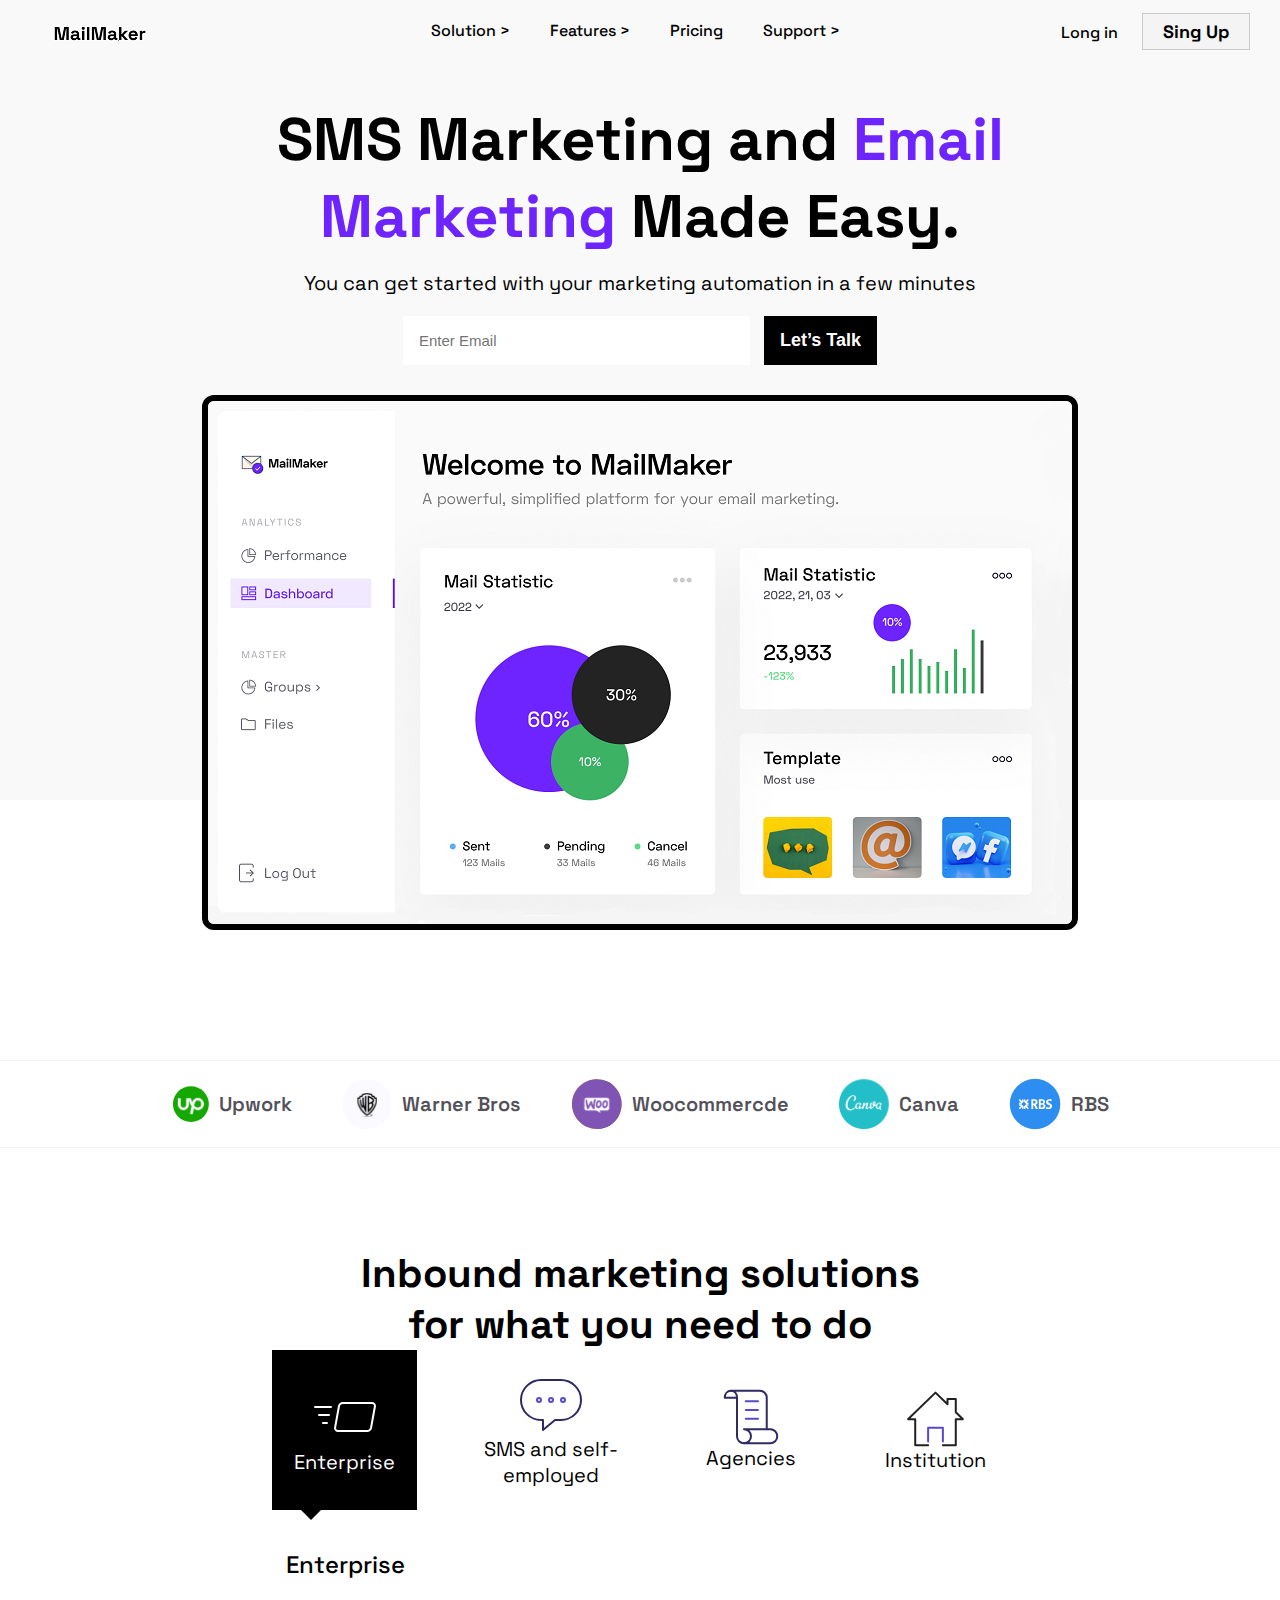
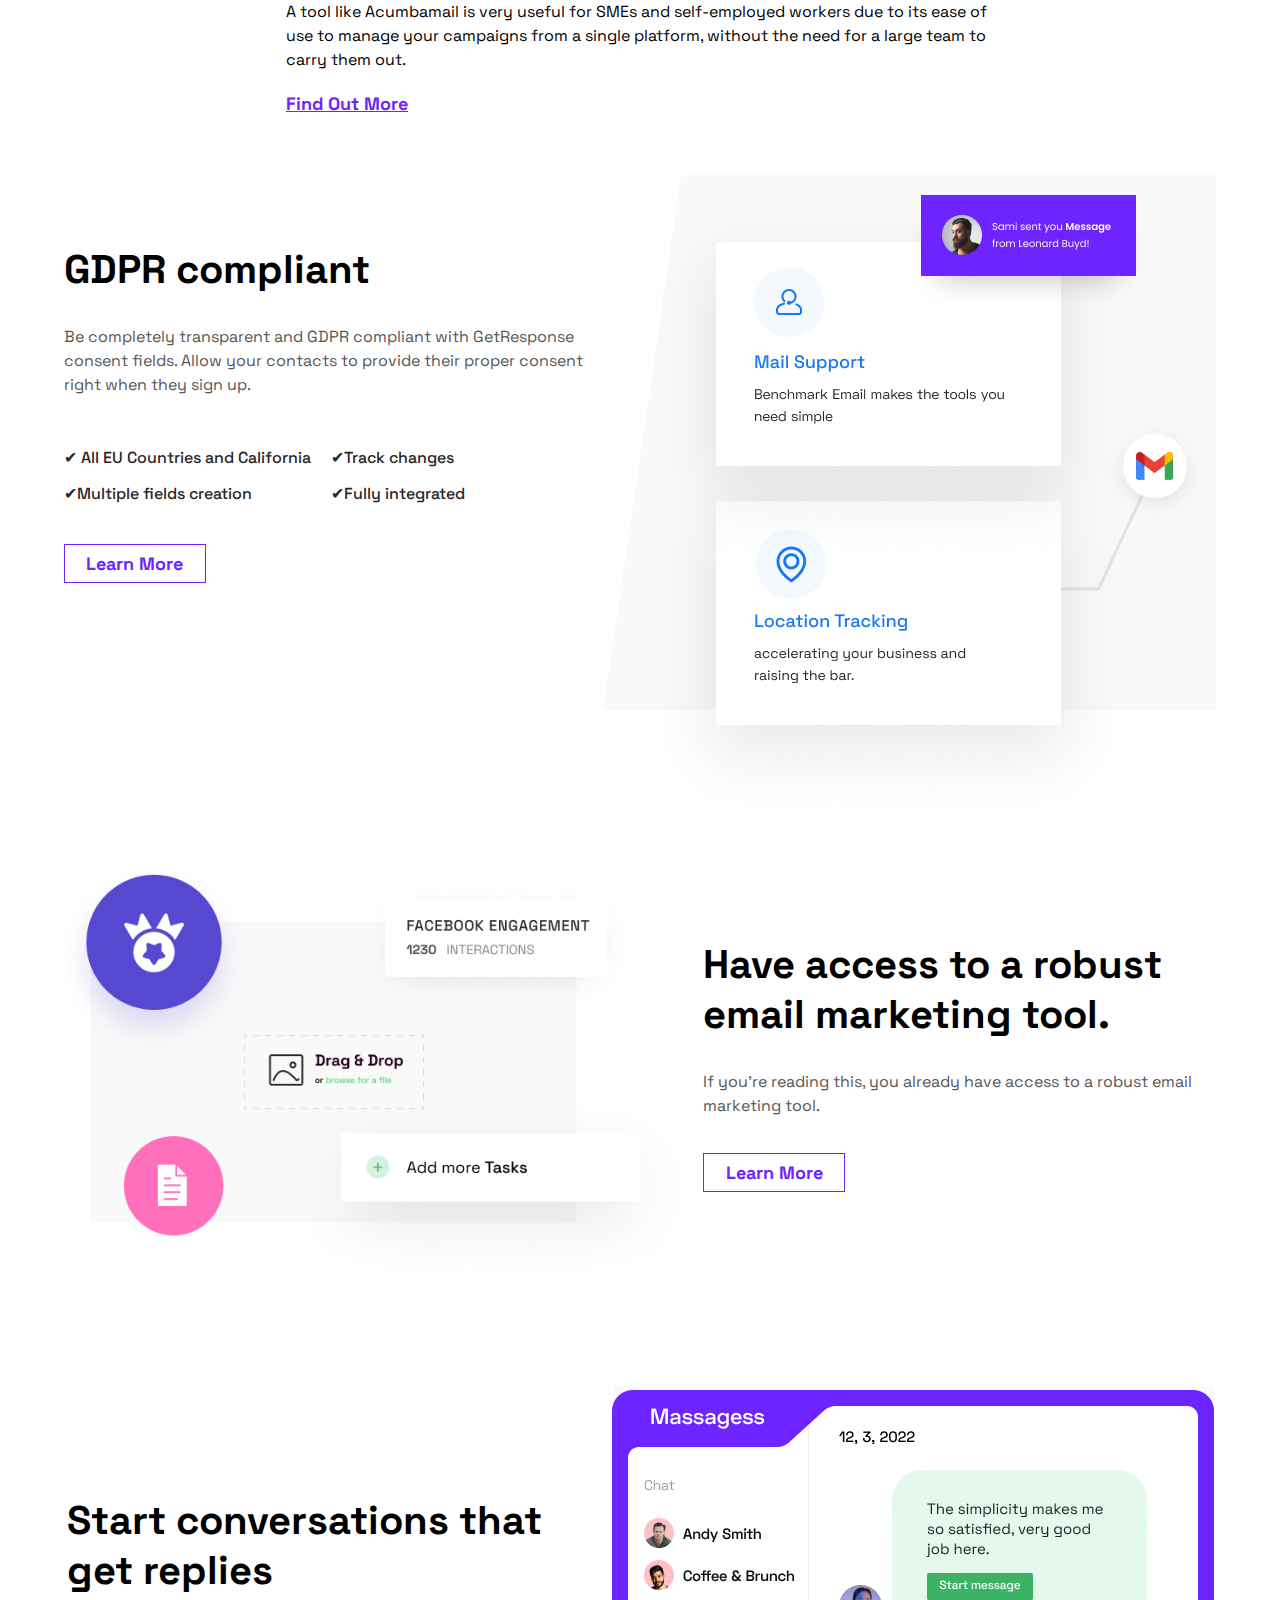
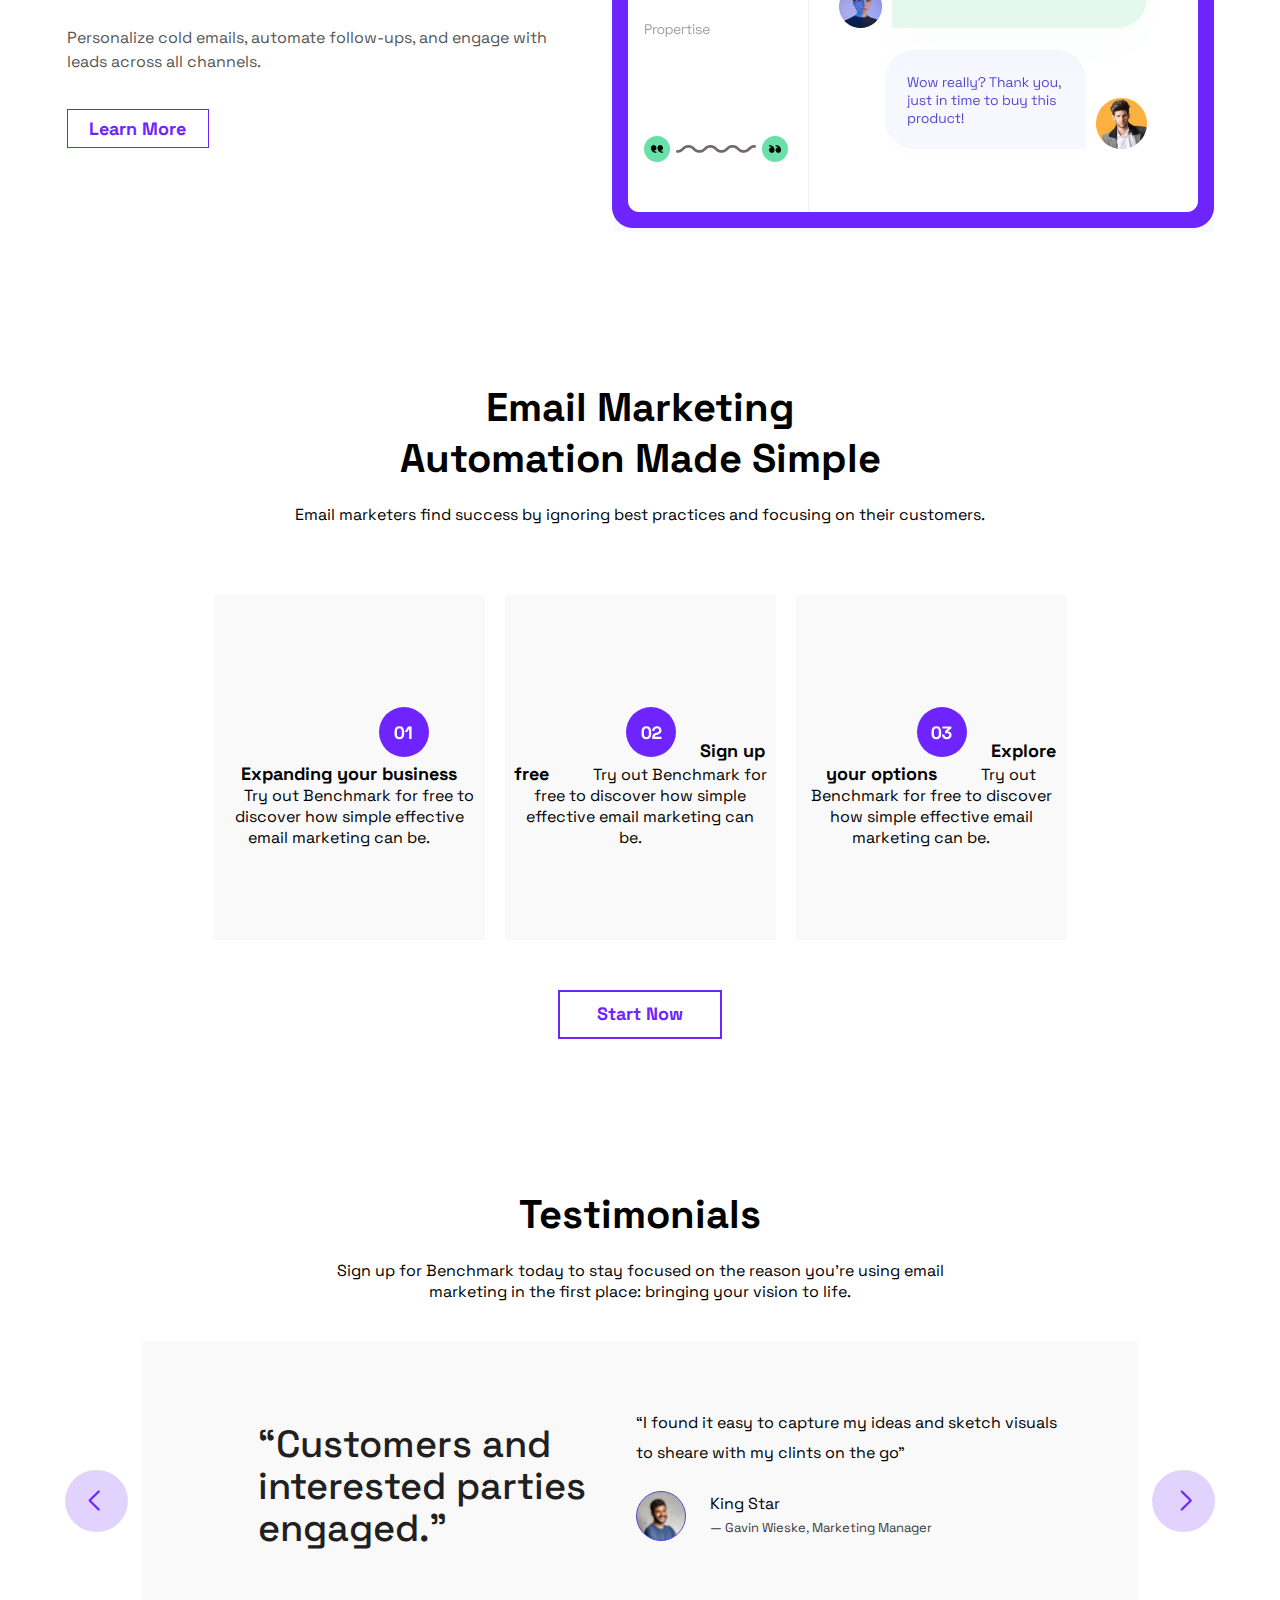
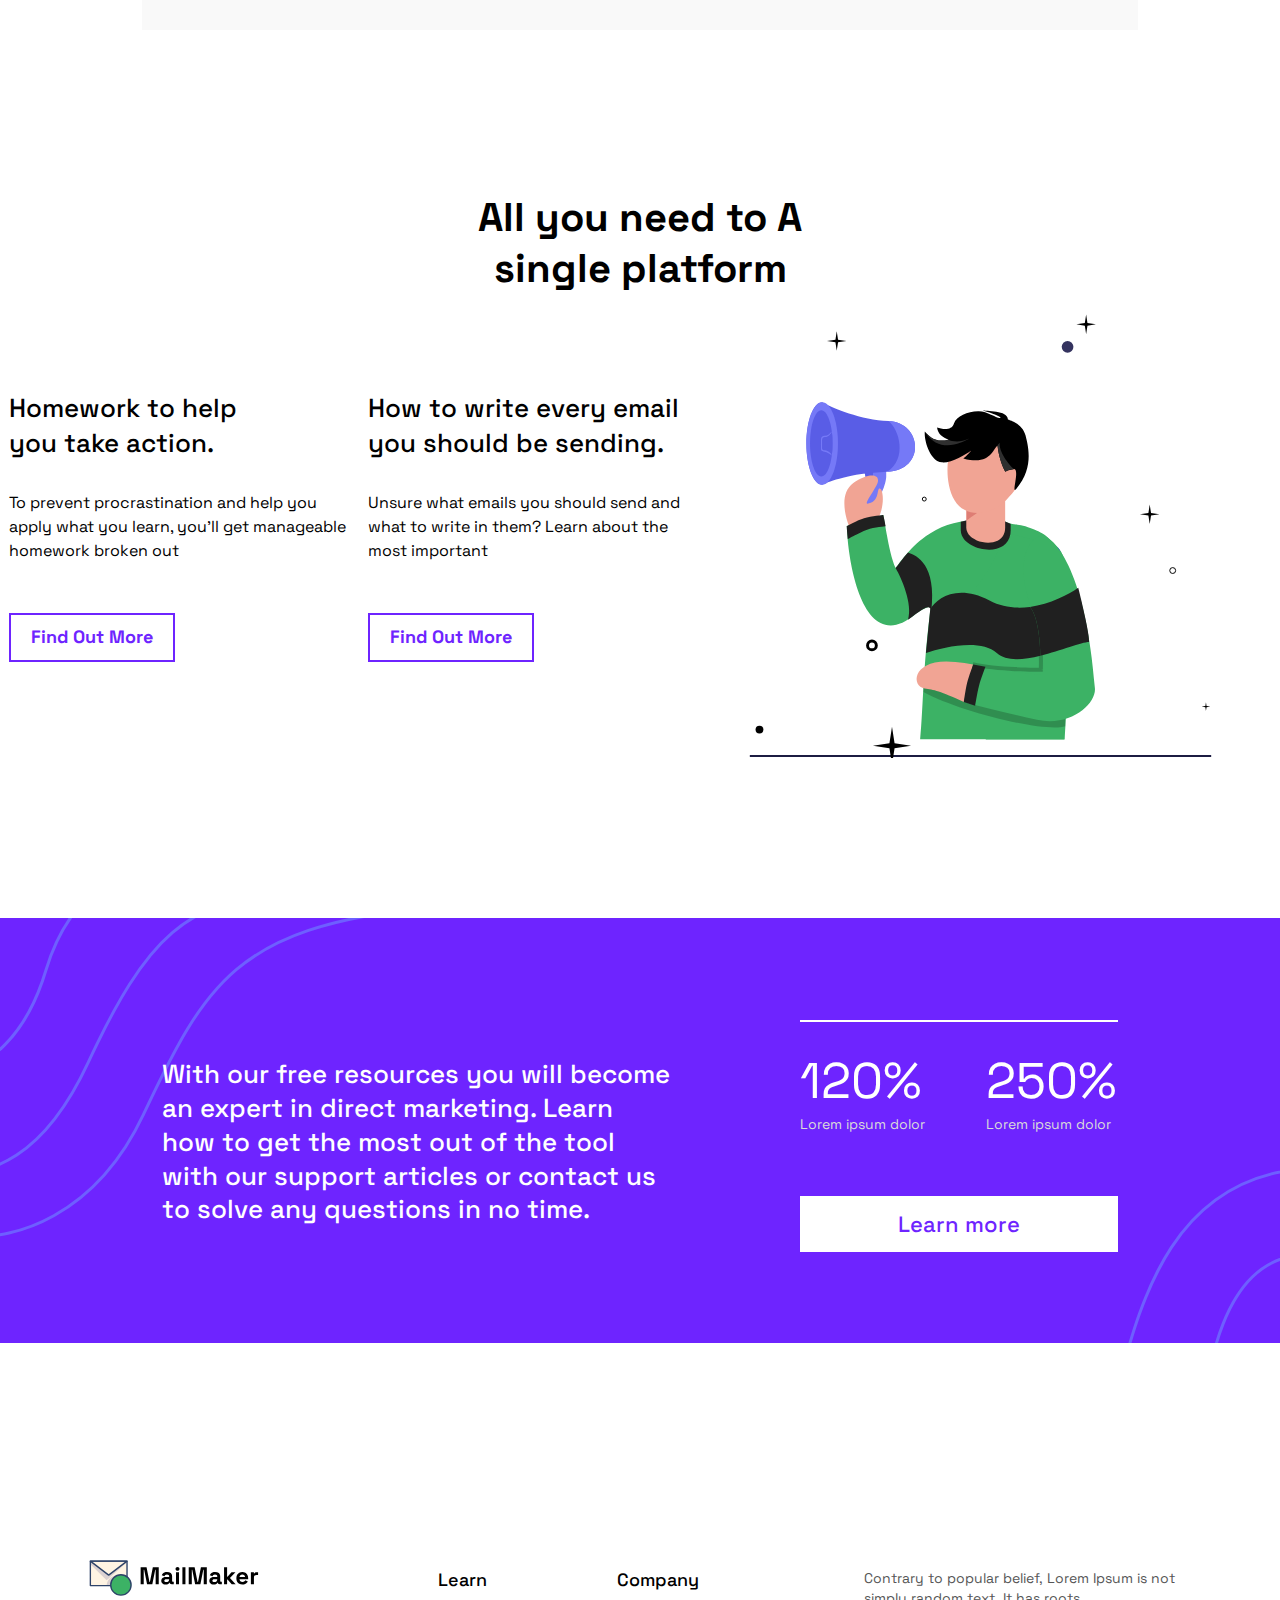
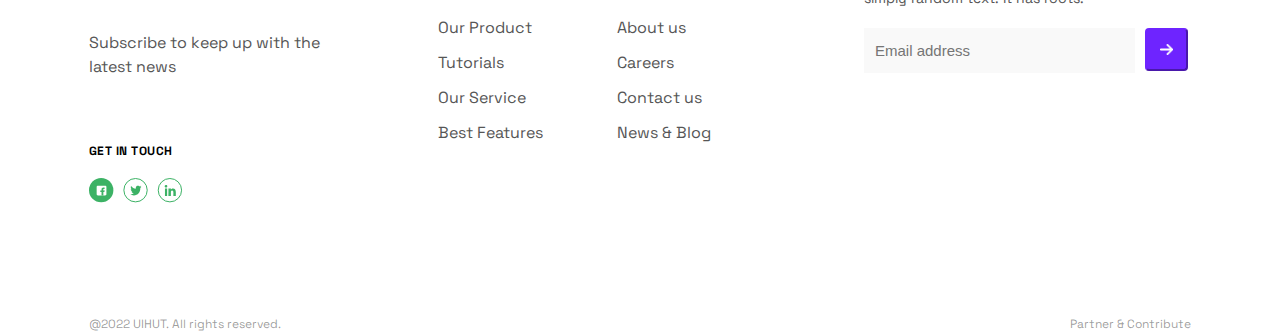
==== commit 76b1a872: "Update index.html" ====
--- a/MyWebsite/index.html
+++ b/MyWebsite/index.html
@@ -7,7 +7,7 @@
 <link rel="stylesheet" type="text/css" href="style.css" />
 <link rel="stylesheet" type="text/css" href="style2.css" />
 <link href="https://fonts.googleapis.com/css2?family=Space+Grotesk:wght@300..700&display=swap" rel="stylesheet">
-<title>Company name - home page</title>
+<title>MailMaker</title>
 </head>
 
 <body>
@@ -232,6 +232,7 @@
     </div>
 </div>
 
+
 <div class="Six-part">
 
     <h2>Email Marketing</h2> <h2>Automation Made Simple</h2>
@@ -239,28 +240,33 @@
    
     <div class="order">
         <div class="box-1">
-            <img src="images/01.svg" alt="" class="kar">
-            <p3>Expanding your business</p3>
-            <p4>Try out Benchmark for free to discover how simple effective email marketing can be.</p4>
+            <div class="inner-box">
+                <img src="images/01.svg" alt="" class="kar">
+                <p3>Expanding your business</p3>
+                <p4>Try out Benchmark for free to discover how simple effective email marketing can be.</p4>
+            </div>
         </div>
 
         <div class="box-2">
-            <img src="images/02.svg" alt="" class="kar-2">
+            <div class="inner-box">
+            <img src="images/02.svg" alt="" class="kar">
             <p3>Sign up free</p3>
             <p4>Try out Benchmark for free to discover how simple effective email marketing can be.</p4>
+            </div>
         </div>
 
         <div class="box-3">
+            <div class="inner-box">
             <img src="images/03.svg" alt="" class="kar">
             <p3>Explore your options</p3>
             <p4>Try out Benchmark for free to discover how simple effective email marketing can be.</p4>
+            </div>
         </div>
     </div>
     <div class="s-n">
         <a href="/" class="start-now">Start Now</a>
     </div>
 </div>
-
 <div class="Sev-part">
     <h2>Testimonials</h2>
     <p>Sign up for Benchmark today to stay focused on the reason you're using email <br> marketing in the first place: bringing your vision to life.</p>
@@ -515,4 +521,4 @@
   });
 </script>
 </body>
-</html>+</html>
--- a/MyWebsite/style.css
+++ b/MyWebsite/style.css
@@ -1041,8 +1041,7 @@
 		.submit-button {
 			width: 70px;
 			font-size: 11px;
-			padding: 17px 9px;
-			
+			padding: 17px 7px;
 		}
 	.welcome-img{
 		width: 345px;
@@ -1120,30 +1119,22 @@
 	.order{
 		display: flex;
 		overflow-x: auto;
-		
+		width: 873px;
 	}
 	.box-1{
-		margin: 5px;
-		height: 420px;
-		width: 110px;
+		margin: 15px;
+		width: 275px;
+		height: 300px;
 	}
 	.box-2{
-		margin: 5px;
-		height: 420px;
-		width: 110px;
+		margin: 15px;
+		width: 275px;
+		height: 300px;
 	}
 	.box-3{
-		margin: 5px;
-		height: 420px;
-		width: 110px;
-	}
-	.kar{
-		padding-top: 36px;
-		padding-left: 35px;
-	}
-	.kar-2{
-		padding-top: 17px;
-		padding-left: 34px;
+		margin: 15px;
+		width: 275px;
+		height: 300px;
 	}
 	
 
@@ -1248,4 +1239,4 @@
 		margin: 15px;
 	}
 	}
-		+		
